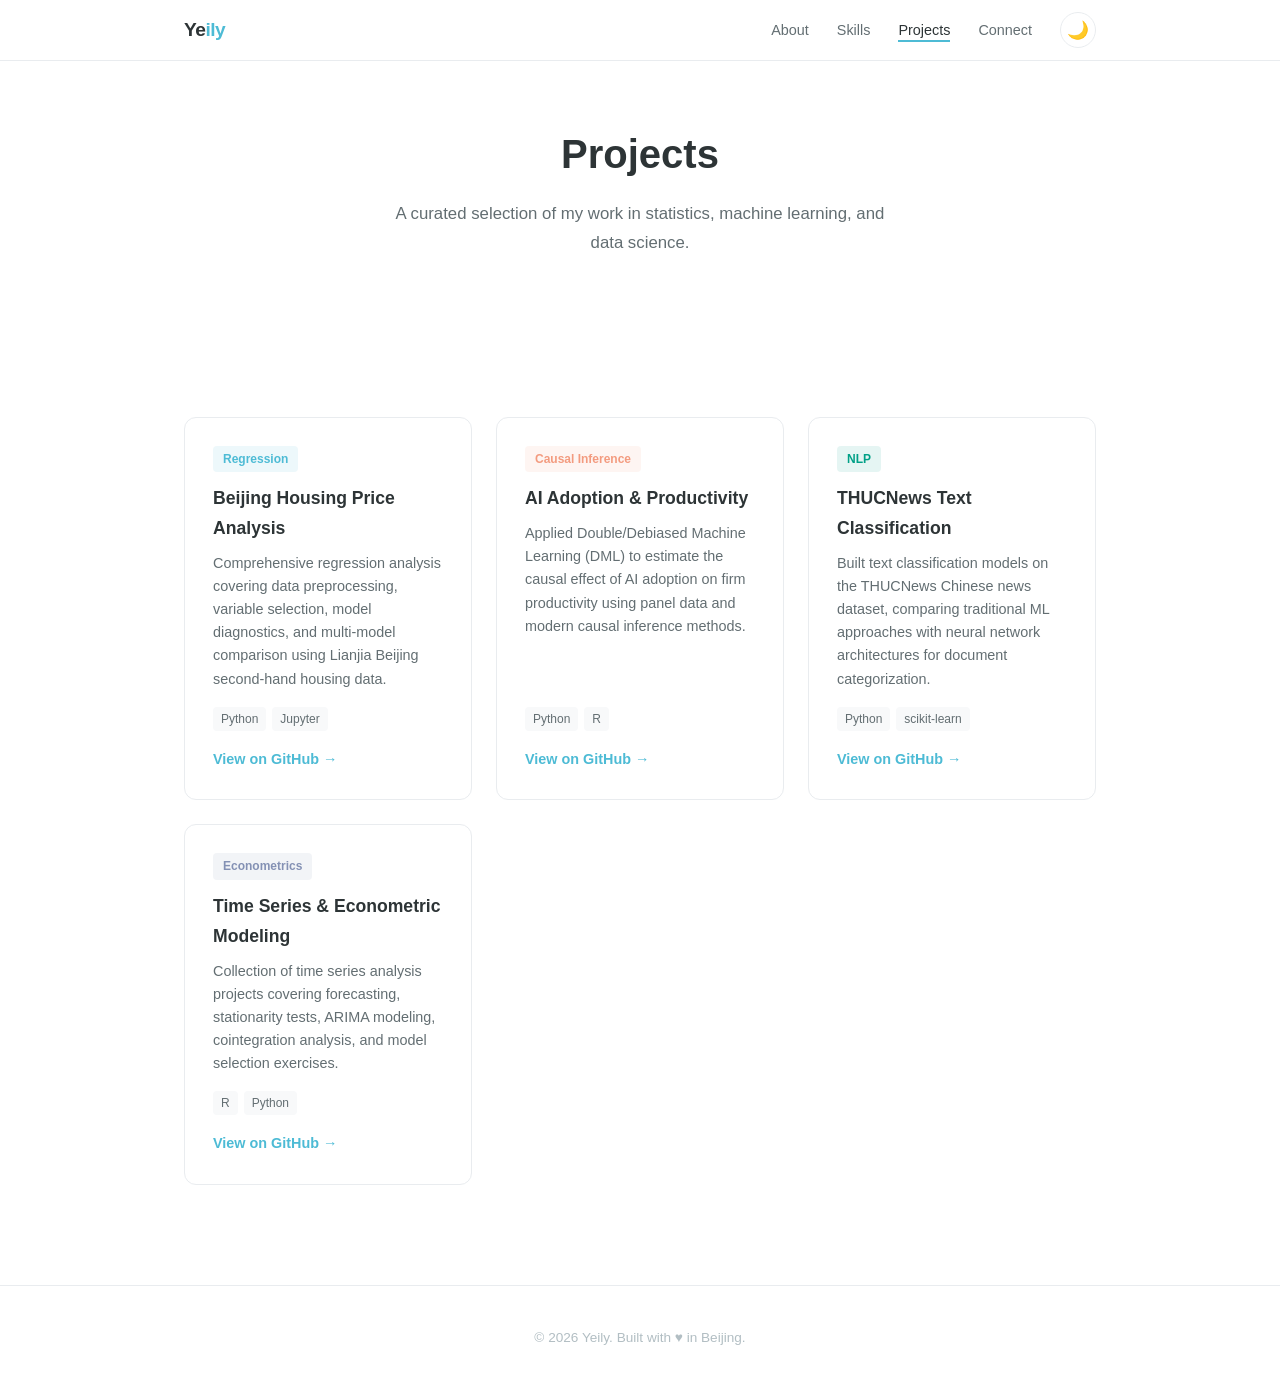
==== projects/index.html @ c82ceb23 "Initial personal website with academic blue-orange theme" ====
<!DOCTYPE html>
<html lang="en" data-theme="light">
<head>
  <meta charset="UTF-8">
  <meta name="viewport" content="width=device-width, initial-scale=1.0">
  <meta name="description" content="Yeily — Project portfolio.">
  <title>Projects | Yeily</title>
  <link rel="stylesheet" href="../assets/css/style.css">
  <link rel="icon" href="data:image/svg+xml,<svg xmlns='http://www.w3.org/2000/svg' viewBox='0 0 100 100'><text y='0.9em' font-size='90'>📊</text></svg>">
</head>
<body>

  <nav>
    <div class="nav-inner">
      <a href="../" class="nav-logo">Ye<span>ily</span></a>
      <ul class="nav-links">
        <li><a href="../#about">About</a></li>
        <li><a href="../#skills">Skills</a></li>
        <li><a href="./" class="active">Projects</a></li>
        <li><a href="../#connect">Connect</a></li>
        <li>
          <button id="theme-toggle" class="theme-toggle" aria-label="Toggle theme">
            <span>🌙</span>
          </button>
        </li>
      </ul>
    </div>
  </nav>

  <section class="page-header">
    <div class="container">
      <h1>Projects</h1>
      <p>A curated selection of my work in statistics, machine learning, and data science.</p>
    </div>
  </section>

  <section class="section">
    <div class="container">
      <div class="projects-grid">

        <div class="project-card fade-in">
          <span class="project-card-tag" style="background: rgba(77,187,213,0.1); color: #4DBBD5;">Regression</span>
          <h3>Beijing Housing Price Analysis</h3>
          <p>Comprehensive regression analysis covering data preprocessing, variable selection, model diagnostics, and multi-model comparison using Lianjia Beijing second-hand housing data.</p>
          <div class="project-card-langs">
            <span>Python</span>
            <span>Jupyter</span>
          </div>
          <a href="https://github.com/Yei1y/beijing-housing-regression" target="_blank" class="project-card-link">
            View on GitHub &rarr;
          </a>
        </div>

        <div class="project-card fade-in">
          <span class="project-card-tag" style="background: rgba(243,155,127,0.1); color: #F39B7F;">Causal Inference</span>
          <h3>AI Adoption &amp; Productivity</h3>
          <p>Applied Double/Debiased Machine Learning (DML) to estimate the causal effect of AI adoption on firm productivity using panel data and modern causal inference methods.</p>
          <div class="project-card-langs">
            <span>Python</span>
            <span>R</span>
          </div>
          <a href="https://github.com/Yei1y/ai-adoption-productivity-dml" target="_blank" class="project-card-link">
            View on GitHub &rarr;
          </a>
        </div>

        <div class="project-card fade-in">
          <span class="project-card-tag" style="background: rgba(0,160,135,0.1); color: #00A087;">NLP</span>
          <h3>THUCNews Text Classification</h3>
          <p>Built text classification models on the THUCNews Chinese news dataset, comparing traditional ML approaches with neural network architectures for document categorization.</p>
          <div class="project-card-langs">
            <span>Python</span>
            <span>scikit-learn</span>
          </div>
          <a href="https://github.com/Yei1y/THUCNews-NLP" target="_blank" class="project-card-link">
            View on GitHub &rarr;
          </a>
        </div>

        <div class="project-card fade-in">
          <span class="project-card-tag" style="background: rgba(132,145,180,0.1); color: #8491B4;">Econometrics</span>
          <h3>Time Series &amp; Econometric Modeling</h3>
          <p>Collection of time series analysis projects covering forecasting, stationarity tests, ARIMA modeling, cointegration analysis, and model selection exercises.</p>
          <div class="project-card-langs">
            <span>R</span>
            <span>Python</span>
          </div>
          <a href="https://github.com/Yei1y/26tjjm" target="_blank" class="project-card-link">
            View on GitHub &rarr;
          </a>
        </div>

      </div>
    </div>
  </section>

  <footer>
    <div class="container">
      <p>&copy; 2026 Yeily. Built with &hearts; in Beijing.</p>
    </div>
  </footer>

  <script src="../assets/js/main.js"></script>
</body>
</html>
---- assets/css/style.css ----
/* ============================================
   Yeily | Personal Website
   Academic Blue-Orange Theme
   ============================================ */

/* --- CSS Variables (Light Theme) --- */
:root {
  --primary: #4DBBD5;
  --secondary: #F39B7F;
  --accent: #00A087;
  --light-teal: #91D1C2;
  --muted-purple: #8491B4;
  --light-orange: #FCC5A1;

  --bg: #ffffff;
  --bg-alt: #f8f9fa;
  --bg-card: #ffffff;
  --text: #2d3436;
  --text-light: #636e72;
  --text-muted: #b2bec3;
  --border: #e9ecef;
  --shadow: rgba(0, 0, 0, 0.06);
  --shadow-hover: rgba(0, 0, 0, 0.12);

  --radius: 12px;
  --radius-sm: 8px;
  --transition: 0.3s ease;
}

/* --- Dark Theme --- */
[data-theme="dark"] {
  --bg: #0d1117;
  --bg-alt: #161b22;
  --bg-card: #1c2333;
  --text: #e6edf3;
  --text-light: #8b949e;
  --text-muted: #484f58;
  --border: #30363d;
  --shadow: rgba(0, 0, 0, 0.3);
  --shadow-hover: rgba(0, 0, 0, 0.5);
}

/* --- Reset & Base --- */
*, *::before, *::after {
  margin: 0;
  padding: 0;
  box-sizing: border-box;
}

html {
  scroll-behavior: smooth;
  font-size: 16px;
}

body {
  font-family: -apple-system, BlinkMacSystemFont, 'Segoe UI', 'Noto Sans SC', 'PingFang SC', 'Microsoft YaHei', sans-serif;
  background: var(--bg);
  color: var(--text);
  line-height: 1.7;
  transition: background var(--transition), color var(--transition);
  -webkit-font-smoothing: antialiased;
}

a {
  color: var(--primary);
  text-decoration: none;
  transition: color var(--transition);
}

a:hover {
  color: var(--secondary);
}

img {
  max-width: 100%;
  height: auto;
}

/* --- Container --- */
.container {
  max-width: 960px;
  margin: 0 auto;
  padding: 0 24px;
}

/* --- Navigation --- */
nav {
  position: fixed;
  top: 0;
  left: 0;
  right: 0;
  z-index: 1000;
  background: var(--bg);
  border-bottom: 1px solid var(--border);
  backdrop-filter: blur(12px);
  background: rgba(255, 255, 255, 0.85);
  transition: background var(--transition), border-color var(--transition);
}

[data-theme="dark"] nav {
  background: rgba(13, 17, 23, 0.85);
}

.nav-inner {
  max-width: 960px;
  margin: 0 auto;
  padding: 0 24px;
  display: flex;
  align-items: center;
  justify-content: space-between;
  height: 60px;
}

.nav-logo {
  font-size: 1.2rem;
  font-weight: 700;
  color: var(--text);
  letter-spacing: -0.5px;
}

.nav-logo span {
  color: var(--primary);
}

.nav-links {
  display: flex;
  align-items: center;
  gap: 28px;
  list-style: none;
}

.nav-links a {
  font-size: 0.9rem;
  color: var(--text-light);
  font-weight: 500;
  position: relative;
}

.nav-links a::after {
  content: '';
  position: absolute;
  bottom: -4px;
  left: 0;
  width: 0;
  height: 2px;
  background: var(--primary);
  transition: width var(--transition);
}

.nav-links a:hover::after,
.nav-links a.active::after {
  width: 100%;
}

.nav-links a:hover,
.nav-links a.active {
  color: var(--text);
}

/* Theme toggle */
.theme-toggle {
  background: none;
  border: 1px solid var(--border);
  border-radius: 50%;
  width: 36px;
  height: 36px;
  display: flex;
  align-items: center;
  justify-content: center;
  cursor: pointer;
  color: var(--text-light);
  font-size: 1.1rem;
  transition: all var(--transition);
}

.theme-toggle:hover {
  border-color: var(--primary);
  color: var(--primary);
}

/* --- Hero Section --- */
.hero {
  min-height: 100vh;
  display: flex;
  align-items: center;
  padding: 120px 0 80px;
  position: relative;
  overflow: hidden;
}

.hero::before {
  content: '';
  position: absolute;
  top: -50%;
  right: -20%;
  width: 600px;
  height: 600px;
  background: radial-gradient(circle, rgba(77, 187, 213, 0.08) 0%, transparent 70%);
  pointer-events: none;
}

.hero::after {
  content: '';
  position: absolute;
  bottom: -30%;
  left: -10%;
  width: 400px;
  height: 400px;
  background: radial-gradient(circle, rgba(243, 155, 127, 0.06) 0%, transparent 70%);
  pointer-events: none;
}

.hero-content {
  position: relative;
  z-index: 1;
}

.hero-greeting {
  font-size: 1rem;
  color: var(--primary);
  font-weight: 600;
  letter-spacing: 1px;
  text-transform: uppercase;
  margin-bottom: 12px;
}

.hero-name {
  font-size: 3rem;
  font-weight: 800;
  line-height: 1.15;
  margin-bottom: 16px;
  letter-spacing: -1px;
}

.hero-name span {
  color: var(--primary);
}

.hero-title {
  font-size: 1.2rem;
  color: var(--text-light);
  margin-bottom: 24px;
  font-weight: 400;
}

.hero-desc {
  font-size: 1.05rem;
  color: var(--text-light);
  max-width: 600px;
  margin-bottom: 36px;
  line-height: 1.8;
}

.hero-actions {
  display: flex;
  gap: 16px;
  flex-wrap: wrap;
}

.btn {
  display: inline-flex;
  align-items: center;
  gap: 8px;
  padding: 12px 28px;
  border-radius: var(--radius-sm);
  font-size: 0.95rem;
  font-weight: 600;
  cursor: pointer;
  transition: all var(--transition);
  border: none;
}

.btn-primary {
  background: var(--primary);
  color: white;
}

.btn-primary:hover {
  background: #3aa8c2;
  color: white;
  transform: translateY(-2px);
  box-shadow: 0 4px 20px rgba(77, 187, 213, 0.3);
}

.btn-secondary {
  background: transparent;
  color: var(--text);
  border: 2px solid var(--border);
}

.btn-secondary:hover {
  border-color: var(--primary);
  color: var(--primary);
  transform: translateY(-2px);
}

/* --- Section --- */
.section {
  padding: 100px 0;
}

.section-alt {
  background: var(--bg-alt);
}

.section-header {
  text-align: center;
  margin-bottom: 56px;
}

.section-label {
  font-size: 0.85rem;
  color: var(--primary);
  font-weight: 600;
  letter-spacing: 2px;
  text-transform: uppercase;
  margin-bottom: 8px;
}

.section-title {
  font-size: 2rem;
  font-weight: 700;
  color: var(--text);
}

.section-subtitle {
  color: var(--text-light);
  margin-top: 8px;
  font-size: 1rem;
}

/* --- About Section --- */
.about-grid {
  display: grid;
  grid-template-columns: 1fr 1fr;
  gap: 48px;
  align-items: start;
}

.about-text p {
  margin-bottom: 16px;
  color: var(--text-light);
}

.about-text p:last-child {
  margin-bottom: 0;
}

.about-info {
  display: grid;
  grid-template-columns: 1fr 1fr;
  gap: 20px;
}

.info-card {
  background: var(--bg-card);
  border: 1px solid var(--border);
  border-radius: var(--radius);
  padding: 24px;
  transition: all var(--transition);
}

.info-card:hover {
  transform: translateY(-4px);
  box-shadow: 0 8px 30px var(--shadow-hover);
}

.info-card-icon {
  font-size: 1.5rem;
  margin-bottom: 12px;
  display: block;
}

.info-card h4 {
  font-size: 0.9rem;
  font-weight: 600;
  margin-bottom: 4px;
}

.info-card p {
  font-size: 0.85rem;
  color: var(--text-light);
}

/* --- Skills --- */
.skills-grid {
  display: grid;
  grid-template-columns: repeat(auto-fit, minmax(260px, 1fr));
  gap: 24px;
}

.skill-category {
  background: var(--bg-card);
  border: 1px solid var(--border);
  border-radius: var(--radius);
  padding: 28px;
  transition: all var(--transition);
}

.skill-category:hover {
  box-shadow: 0 8px 30px var(--shadow-hover);
  transform: translateY(-2px);
}

.skill-category h3 {
  font-size: 1rem;
  font-weight: 700;
  margin-bottom: 18px;
  display: flex;
  align-items: center;
  gap: 8px;
}

.skill-category h3 .dot {
  width: 10px;
  height: 10px;
  border-radius: 50%;
  display: inline-block;
}

.skill-tags {
  display: flex;
  flex-wrap: wrap;
  gap: 8px;
}

.skill-tag {
  display: inline-block;
  padding: 5px 14px;
  border-radius: 20px;
  font-size: 0.85rem;
  font-weight: 500;
  transition: all var(--transition);
}

.skill-tag:hover {
  transform: translateY(-1px);
}

.skill-tag.blue {
  background: rgba(77, 187, 213, 0.1);
  color: var(--primary);
}

.skill-tag.orange {
  background: rgba(243, 155, 127, 0.1);
  color: var(--secondary);
}

.skill-tag.green {
  background: rgba(0, 160, 135, 0.1);
  color: var(--accent);
}

.skill-tag.purple {
  background: rgba(132, 145, 180, 0.15);
  color: var(--muted-purple);
}

/* --- Projects --- */
.projects-grid {
  display: grid;
  grid-template-columns: repeat(auto-fit, minmax(280px, 1fr));
  gap: 24px;
}

.project-card {
  background: var(--bg-card);
  border: 1px solid var(--border);
  border-radius: var(--radius);
  padding: 28px;
  transition: all var(--transition);
  display: flex;
  flex-direction: column;
}

.project-card:hover {
  transform: translateY(-4px);
  box-shadow: 0 12px 40px var(--shadow-hover);
}

.project-card-tag {
  display: inline-block;
  padding: 3px 10px;
  border-radius: 4px;
  font-size: 0.75rem;
  font-weight: 600;
  background: rgba(77, 187, 213, 0.1);
  color: var(--primary);
  margin-bottom: 12px;
  align-self: flex-start;
}

.project-card h3 {
  font-size: 1.1rem;
  font-weight: 700;
  margin-bottom: 8px;
}

.project-card p {
  font-size: 0.9rem;
  color: var(--text-light);
  flex-grow: 1;
  margin-bottom: 16px;
  line-height: 1.6;
}

.project-card-langs {
  display: flex;
  flex-wrap: wrap;
  gap: 6px;
  margin-bottom: 16px;
}

.project-card-langs span {
  font-size: 0.75rem;
  padding: 2px 8px;
  border-radius: 4px;
  background: var(--bg-alt);
  color: var(--text-light);
}

.project-card-link {
  font-size: 0.9rem;
  font-weight: 600;
  display: inline-flex;
  align-items: center;
  gap: 4px;
}

/* --- Contact / Connect --- */
.connect-grid {
  display: grid;
  grid-template-columns: repeat(auto-fit, minmax(200px, 1fr));
  gap: 20px;
  max-width: 650px;
  margin: 0 auto;
}

.connect-card {
  display: flex;
  flex-direction: column;
  align-items: center;
  justify-content: center;
  gap: 12px;
  padding: 32px 20px;
  background: var(--bg-card);
  border: 1px solid var(--border);
  border-radius: var(--radius);
  text-align: center;
  transition: all var(--transition);
  color: var(--text);
}

.connect-card:hover {
  transform: translateY(-4px);
  box-shadow: 0 8px 30px var(--shadow-hover);
  border-color: var(--primary);
  color: var(--text);
}

.connect-card-icon {
  font-size: 2rem;
}

.connect-card-label {
  font-size: 0.9rem;
  font-weight: 600;
}

.connect-card-value {
  font-size: 0.8rem;
  color: var(--text-light);
}

/* --- Footer --- */
footer {
  text-align: center;
  padding: 40px 0;
  border-top: 1px solid var(--border);
  color: var(--text-muted);
  font-size: 0.85rem;
}

footer a {
  color: var(--text-light);
}

footer a:hover {
  color: var(--primary);
}

/* --- Projects Page --- */
.page-header {
  padding: 120px 0 60px;
  text-align: center;
}

.page-header h1 {
  font-size: 2.5rem;
  font-weight: 800;
  margin-bottom: 12px;
}

.page-header p {
  color: var(--text-light);
  font-size: 1.05rem;
  max-width: 500px;
  margin: 0 auto;
}

/* --- Scroll Animations --- */
.fade-in {
  opacity: 0;
  transform: translateY(20px);
  transition: opacity 0.6s ease, transform 0.6s ease;
}

.fade-in.visible {
  opacity: 1;
  transform: translateY(0);
}

/* --- Responsive --- */
@media (max-width: 768px) {
  .hero-name {
    font-size: 2.2rem;
  }

  .hero-title {
    font-size: 1rem;
  }

  .nav-links {
    gap: 16px;
  }

  .nav-links a {
    font-size: 0.8rem;
  }

  .about-grid {
    grid-template-columns: 1fr;
    gap: 32px;
  }

  .about-info {
    grid-template-columns: 1fr;
  }

  .section {
    padding: 60px 0;
  }

  .section-title {
    font-size: 1.6rem;
  }

  .projects-grid {
    grid-template-columns: 1fr;
  }

  .skills-grid {
    grid-template-columns: 1fr;
  }

  .connect-grid {
    grid-template-columns: 1fr 1fr;
  }
}

@media (max-width: 480px) {
  .hero-name {
    font-size: 1.8rem;
  }

  .hero-actions {
    flex-direction: column;
  }

  .btn {
    justify-content: center;
  }

  .connect-grid {
    grid-template-columns: 1fr;
  }

  .nav-links {
    gap: 12px;
  }

  .nav-links a {
    font-size: 0.75rem;
  }
}
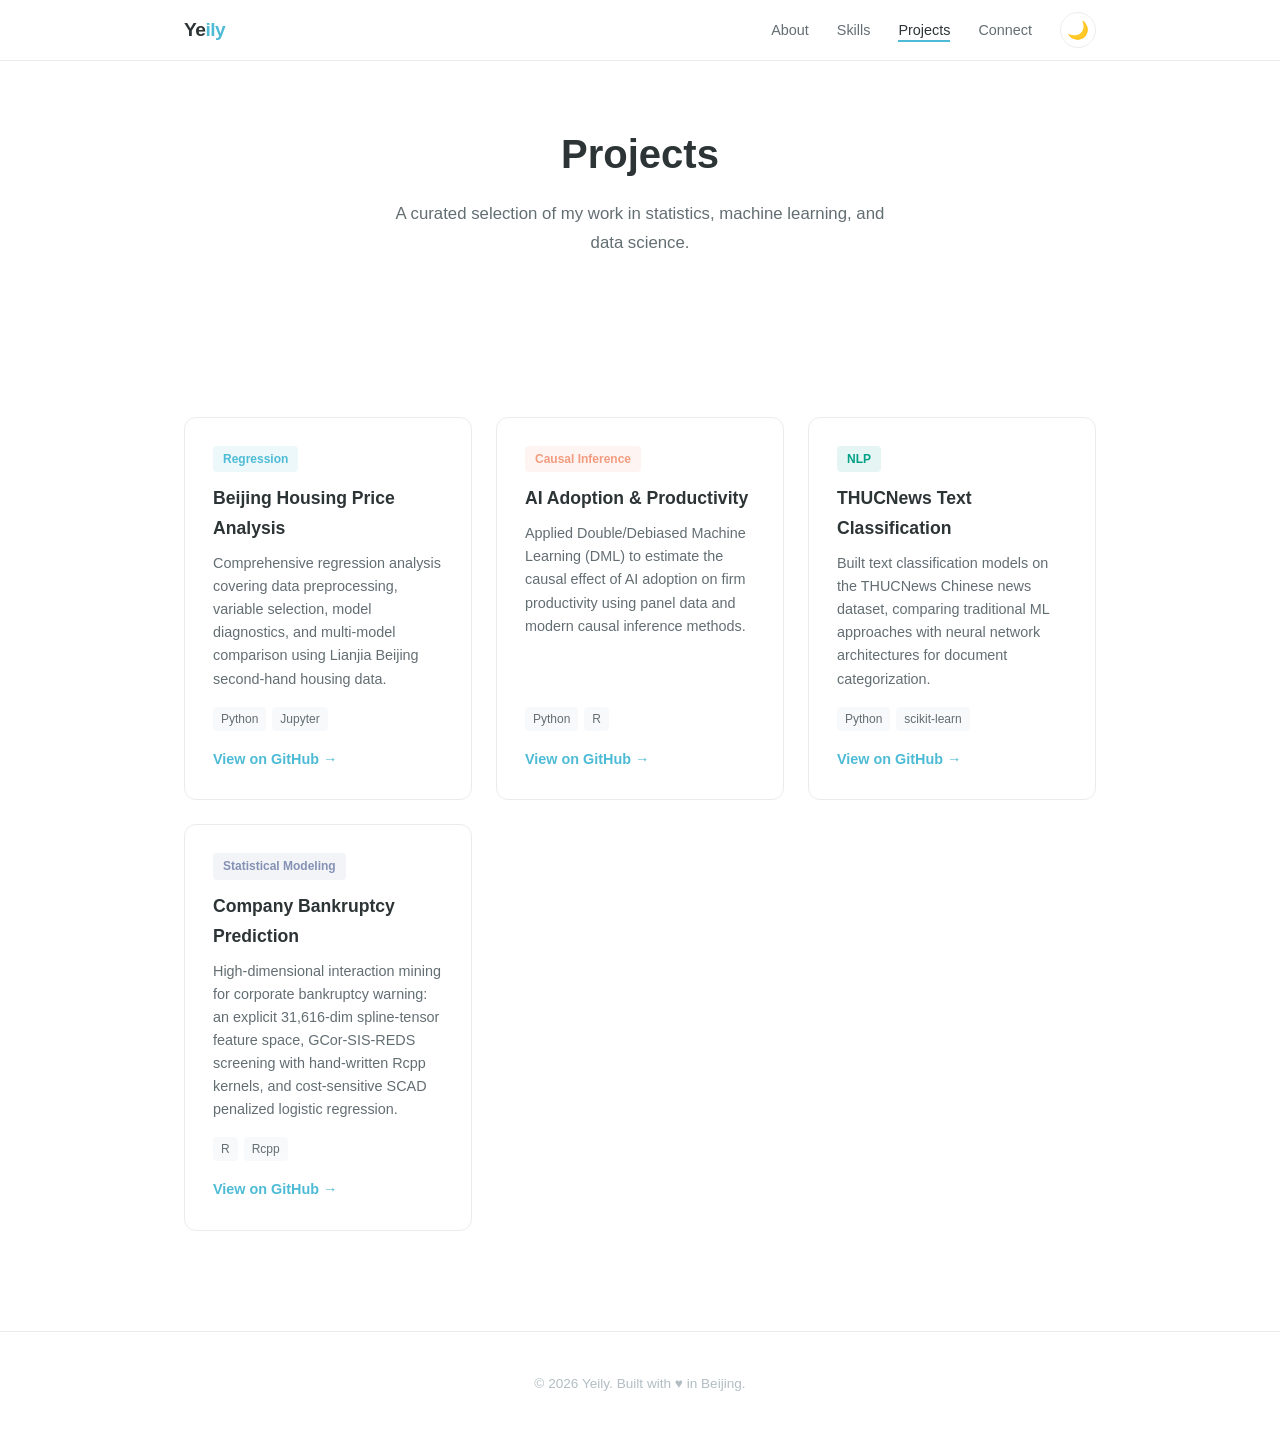
==== commit c822636d: "fix(site): replace stale card linking to 26tjjm with Company Bankruptcy Prediction 第 4 张项目卡片的标题/描述/技" ====
--- a/projects/index.html
+++ b/projects/index.html
@@ -78,14 +78,14 @@
         </div>
 
         <div class="project-card fade-in">
-          <span class="project-card-tag" style="background: rgba(132,145,180,0.1); color: #8491B4;">Econometrics</span>
-          <h3>Time Series &amp; Econometric Modeling</h3>
-          <p>Collection of time series analysis projects covering forecasting, stationarity tests, ARIMA modeling, cointegration analysis, and model selection exercises.</p>
+          <span class="project-card-tag" style="background: rgba(132,145,180,0.1); color: #8491B4;">Statistical Modeling</span>
+          <h3>Company Bankruptcy Prediction</h3>
+          <p>High-dimensional interaction mining for corporate bankruptcy warning: an explicit 31,616-dim spline-tensor feature space, GCor-SIS-REDS screening with hand-written Rcpp kernels, and cost-sensitive SCAD penalized logistic regression.</p>
           <div class="project-card-langs">
             <span>R</span>
-            <span>Python</span>
+            <span>Rcpp</span>
           </div>
-          <a href="https://github.com/Yei1y/26tjjm" target="_blank" class="project-card-link">
+          <a href="https://github.com/Yei1y/Company-Bankruptcy-Prediction" target="_blank" class="project-card-link">
             View on GitHub &rarr;
           </a>
         </div>
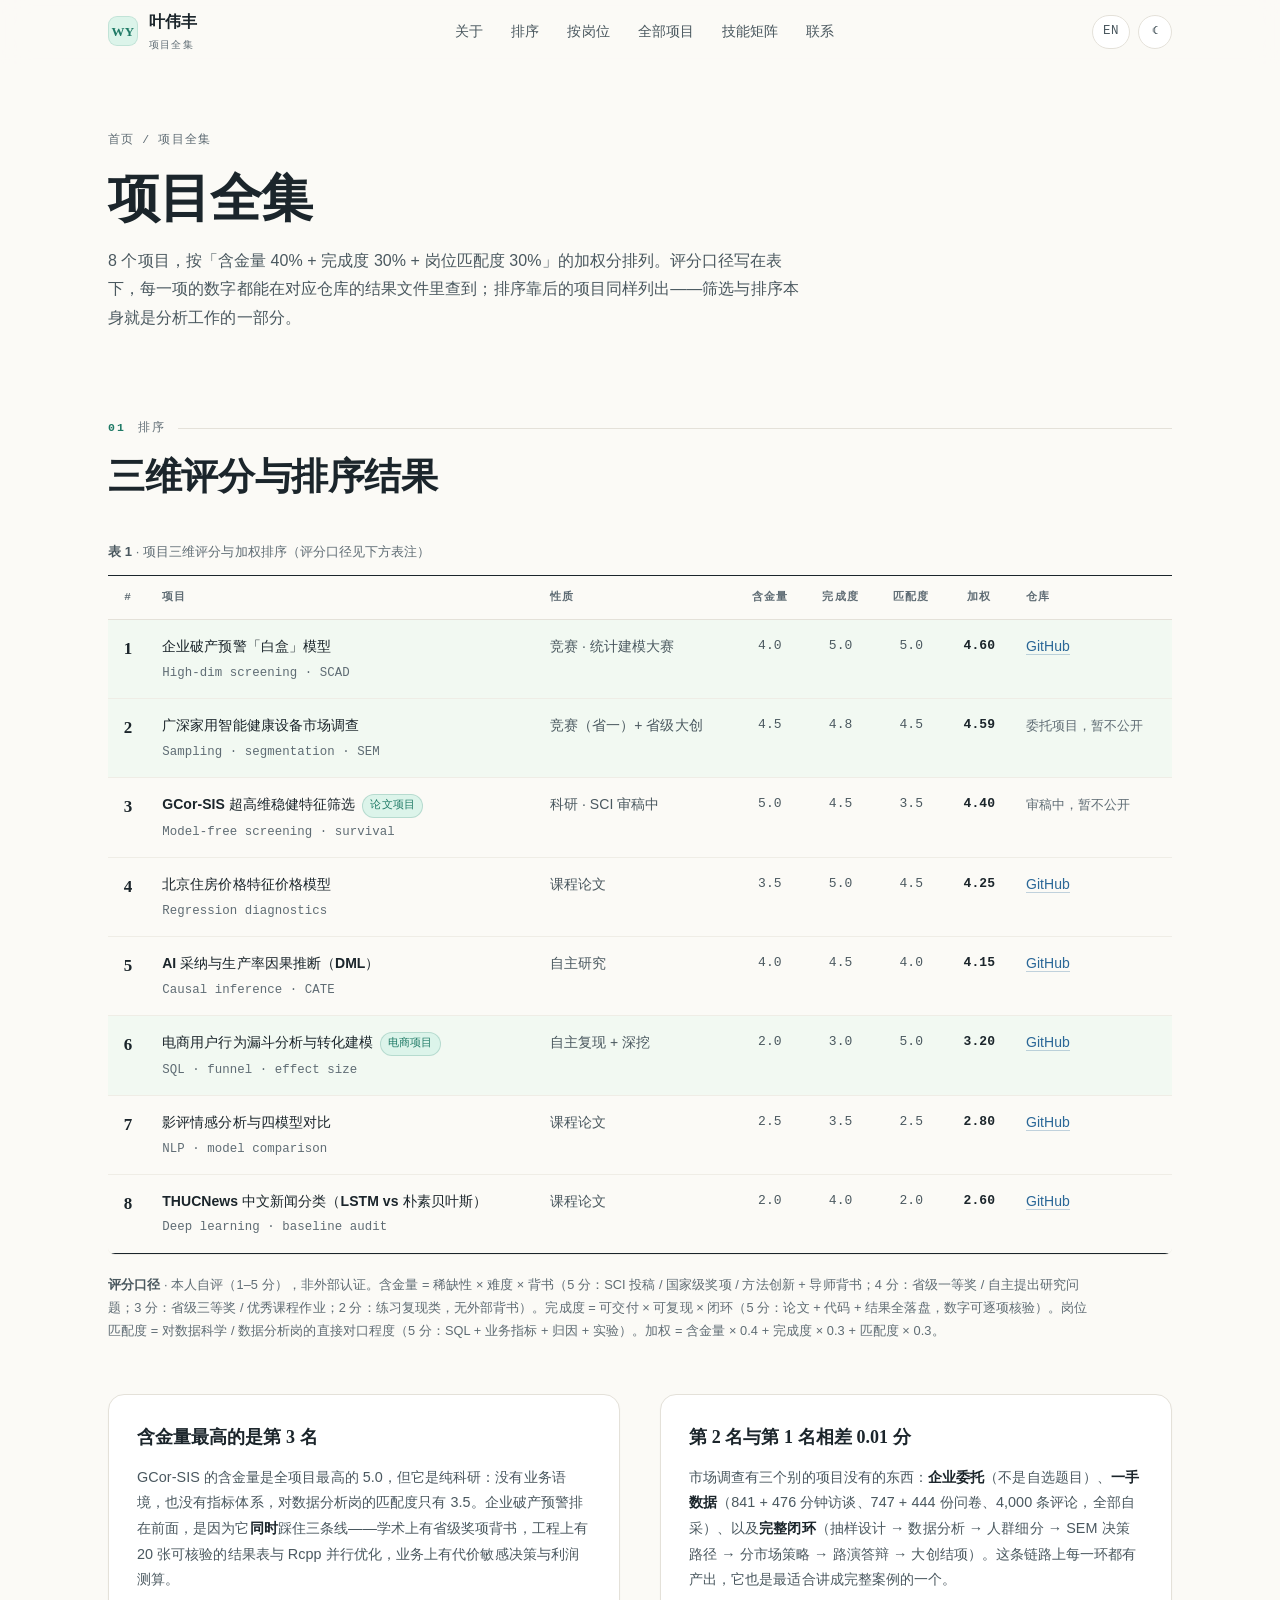
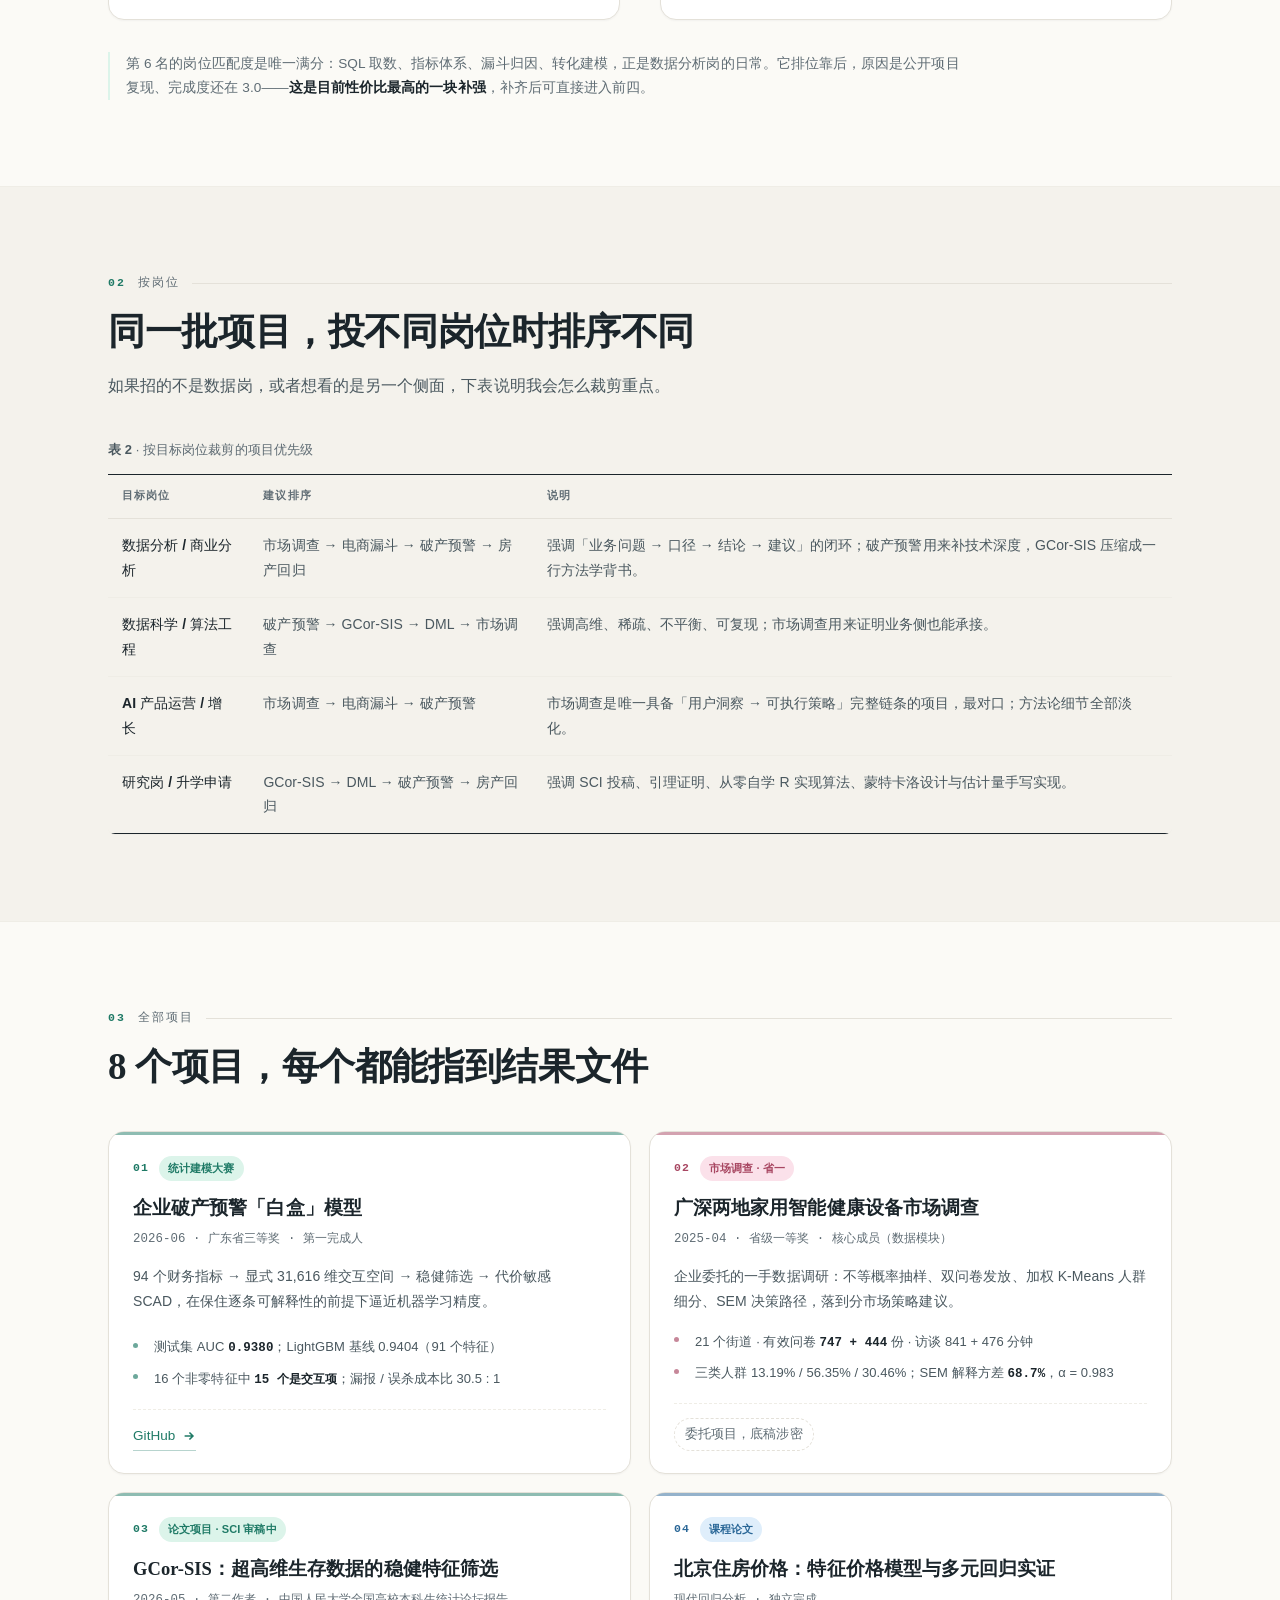
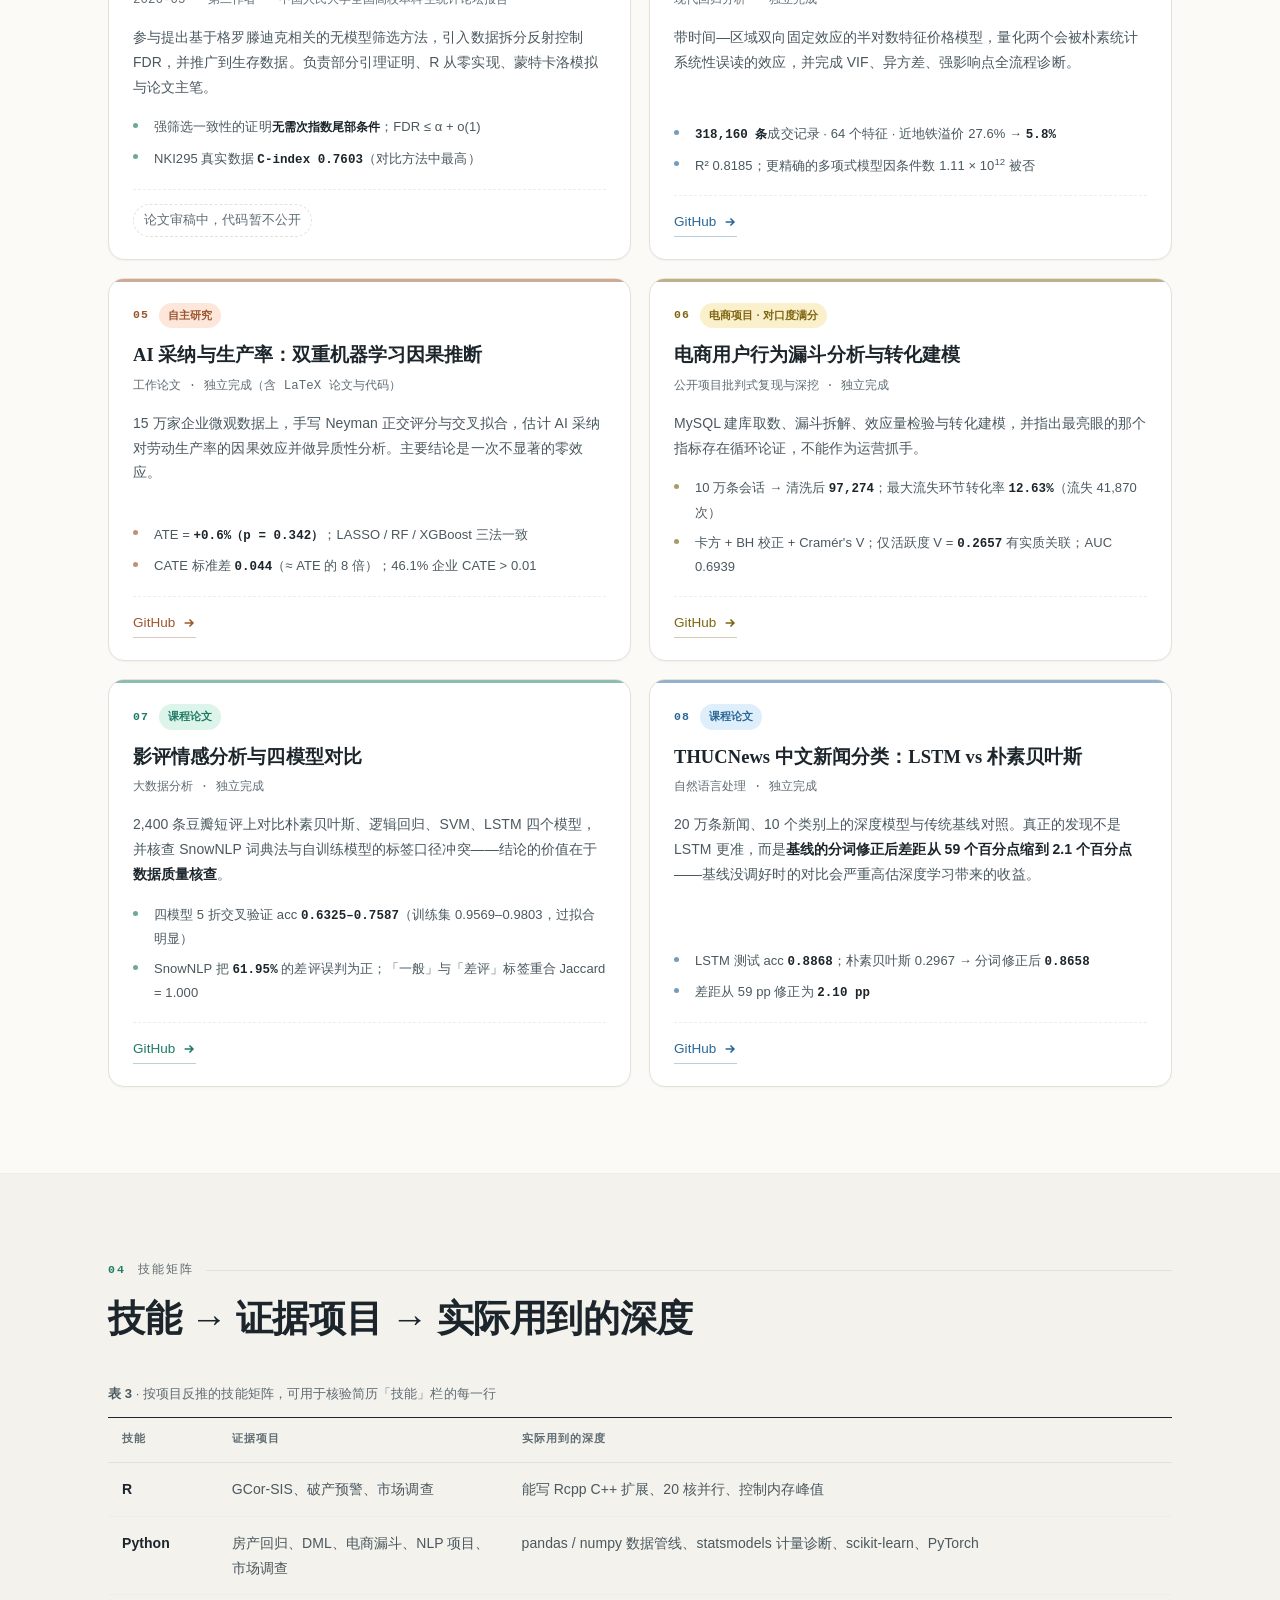
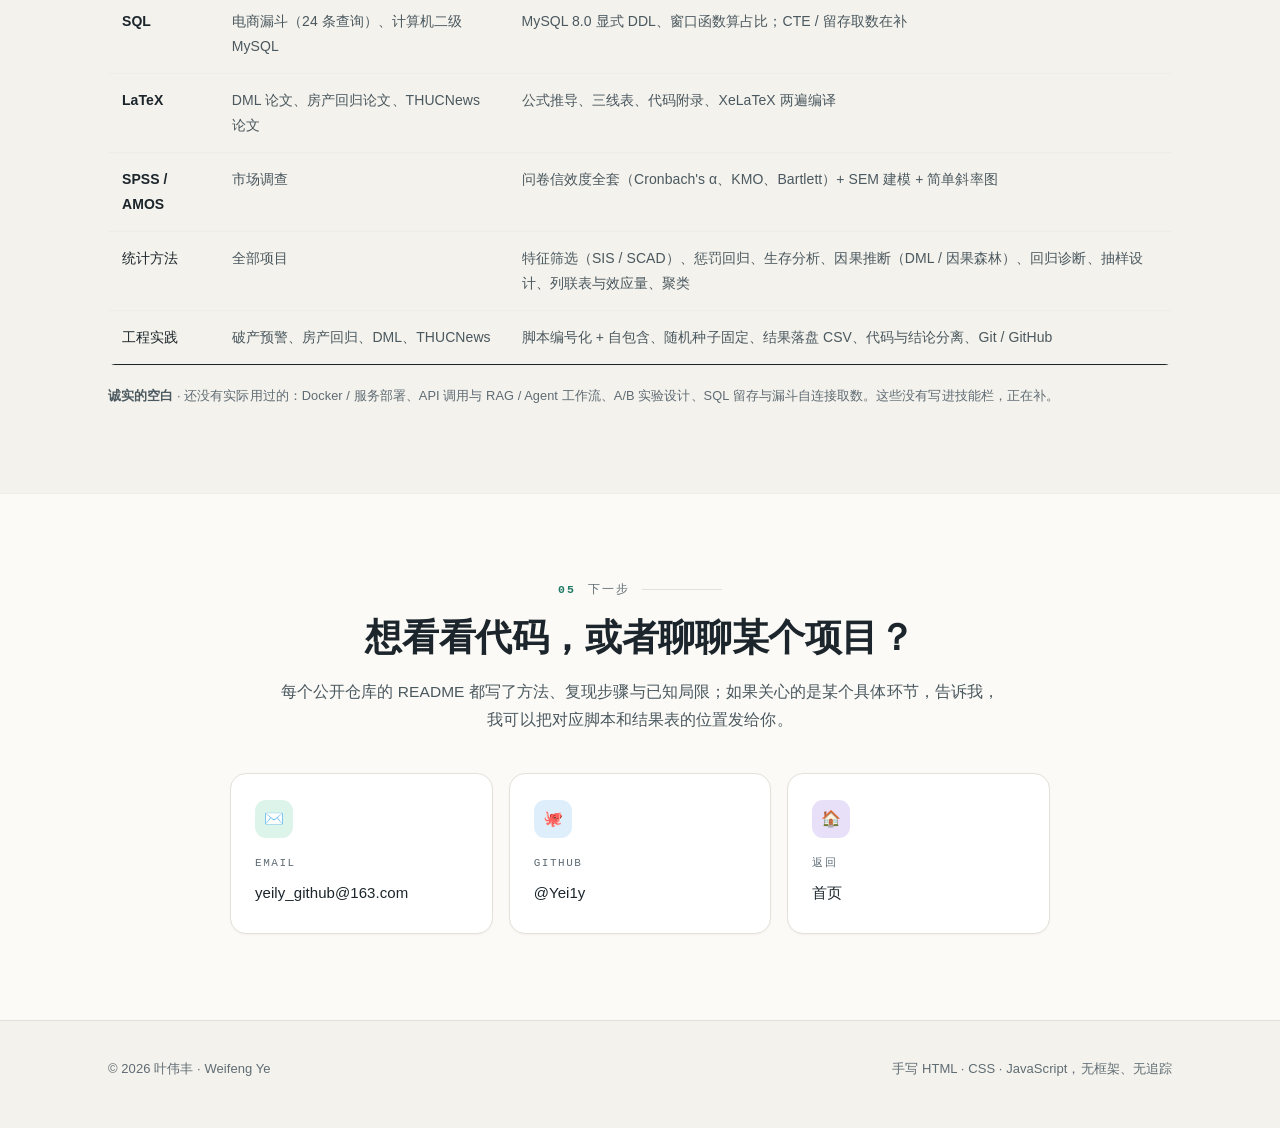
==== commit 93a70781: "copy(site): 面向 HR 与同行的文案重写，配色收敛到单一强调色 首页与项目全集页原来是在给我自己看的工作底稿口径下写的——说明排序权重、 解释为什么某个项目排第几、交代团队分工细节。这些内" ====
--- a/projects/index.html
+++ b/projects/index.html
@@ -1,105 +1,529 @@
 <!DOCTYPE html>
-<html lang="en" data-theme="light">
+<html lang="zh-CN" data-theme="light" data-lang="zh" data-accent="mint">
 <head>
-  <meta charset="UTF-8">
-  <meta name="viewport" content="width=device-width, initial-scale=1.0">
-  <meta name="description" content="Yeily — Project portfolio.">
-  <title>Projects | Yeily</title>
-  <link rel="stylesheet" href="../assets/css/style.css">
-  <link rel="icon" href="data:image/svg+xml,<svg xmlns='http://www.w3.org/2000/svg' viewBox='0 0 100 100'><text y='0.9em' font-size='90'>📊</text></svg>">
+<meta charset="UTF-8">
+<meta name="viewport" content="width=device-width, initial-scale=1.0">
+<meta name="description" content="叶伟丰的项目全集：8 个统计建模、因果推断、市场调查与用户行为分析项目的三维评分表、排序逻辑与按岗位裁剪建议。">
+<meta name="author" content="Weifeng Ye 叶伟丰">
+<meta name="theme-color" content="#FBFAF6">
+<title>项目全集 · Selected Work | 叶伟丰 Weifeng Ye</title>
+<link rel="stylesheet" href="../assets/css/style.css">
+<noscript><style>.reveal{opacity:1!important;transform:none!important}</style></noscript>
+<link rel="icon" href="data:image/svg+xml,<svg xmlns='http://www.w3.org/2000/svg' viewBox='0 0 100 100'><rect width='100' height='100' rx='26' fill='%23DCF4EA'/><text x='50' y='68' font-size='46' font-family='Georgia,serif' font-weight='bold' fill='%231F7A66' text-anchor='middle'>WY</text></svg>">
+<script>
+  (function () {
+    try {
+      var t = localStorage.getItem('wy-theme');
+      if (!t) t = window.matchMedia('(prefers-color-scheme: dark)').matches ? 'dark' : 'light';
+      document.documentElement.setAttribute('data-theme', t);
+      var l = localStorage.getItem('wy-lang');
+      if (l) document.documentElement.setAttribute('data-lang', l);
+    } catch (e) {}
+  })();
+</script>
 </head>
 <body>
 
-  <nav>
-    <div class="nav-inner">
-      <a href="../" class="nav-logo">Ye<span>ily</span></a>
-      <ul class="nav-links">
-        <li><a href="../#about">About</a></li>
-        <li><a href="../#skills">Skills</a></li>
-        <li><a href="./" class="active">Projects</a></li>
-        <li><a href="../#connect">Connect</a></li>
-        <li>
-          <button id="theme-toggle" class="theme-toggle" aria-label="Toggle theme">
-            <span>🌙</span>
-          </button>
-        </li>
-      </ul>
-    </div>
-  </nav>
-
-  <section class="page-header">
-    <div class="container">
-      <h1>Projects</h1>
-      <p>A curated selection of my work in statistics, machine learning, and data science.</p>
-    </div>
-  </section>
-
-  <section class="section">
-    <div class="container">
-      <div class="projects-grid">
-
-        <div class="project-card fade-in">
-          <span class="project-card-tag" style="background: rgba(77,187,213,0.1); color: #4DBBD5;">Regression</span>
-          <h3>Beijing Housing Price Analysis</h3>
-          <p>Comprehensive regression analysis covering data preprocessing, variable selection, model diagnostics, and multi-model comparison using Lianjia Beijing second-hand housing data.</p>
-          <div class="project-card-langs">
-            <span>Python</span>
-            <span>Jupyter</span>
-          </div>
-          <a href="https://github.com/Yei1y/beijing-housing-regression" target="_blank" class="project-card-link">
-            View on GitHub &rarr;
-          </a>
-        </div>
-
-        <div class="project-card fade-in">
-          <span class="project-card-tag" style="background: rgba(243,155,127,0.1); color: #F39B7F;">Causal Inference</span>
-          <h3>AI Adoption &amp; Productivity</h3>
-          <p>Applied Double/Debiased Machine Learning (DML) to estimate the causal effect of AI adoption on firm productivity using panel data and modern causal inference methods.</p>
-          <div class="project-card-langs">
-            <span>Python</span>
-            <span>R</span>
-          </div>
-          <a href="https://github.com/Yei1y/ai-adoption-productivity-dml" target="_blank" class="project-card-link">
-            View on GitHub &rarr;
-          </a>
-        </div>
-
-        <div class="project-card fade-in">
-          <span class="project-card-tag" style="background: rgba(0,160,135,0.1); color: #00A087;">NLP</span>
-          <h3>THUCNews Text Classification</h3>
-          <p>Built text classification models on the THUCNews Chinese news dataset, comparing traditional ML approaches with neural network architectures for document categorization.</p>
-          <div class="project-card-langs">
-            <span>Python</span>
-            <span>scikit-learn</span>
-          </div>
-          <a href="https://github.com/Yei1y/THUCNews-NLP" target="_blank" class="project-card-link">
-            View on GitHub &rarr;
-          </a>
-        </div>
-
-        <div class="project-card fade-in">
-          <span class="project-card-tag" style="background: rgba(132,145,180,0.1); color: #8491B4;">Statistical Modeling</span>
-          <h3>Company Bankruptcy Prediction</h3>
-          <p>High-dimensional interaction mining for corporate bankruptcy warning: an explicit 31,616-dim spline-tensor feature space, GCor-SIS-REDS screening with hand-written Rcpp kernels, and cost-sensitive SCAD penalized logistic regression.</p>
-          <div class="project-card-langs">
-            <span>R</span>
-            <span>Rcpp</span>
-          </div>
-          <a href="https://github.com/Yei1y/Company-Bankruptcy-Prediction" target="_blank" class="project-card-link">
-            View on GitHub &rarr;
-          </a>
-        </div>
-
+<div class="progress" id="progress" aria-hidden="true"></div>
+
+<nav class="nav" id="nav">
+  <div class="wrap nav-inner">
+    <a class="brand" href="../">
+      <span class="brand-mark">WY</span>
+      <span class="brand-name">
+        <span class="zh">叶伟丰</span><span class="en">Weifeng Ye</span>
+        <small><span class="zh">项目全集</span><span class="en">Selected work</span></small>
+      </span>
+    </a>
+
+    <ul class="nav-links" id="navLinks">
+      <li><a href="../#about"><span class="zh">关于</span><span class="en">About</span></a></li>
+      <li><a href="#ranking"><span class="zh">排序</span><span class="en">Ranking</span></a></li>
+      <li><a href="#roles"><span class="zh">按岗位</span><span class="en">By role</span></a></li>
+      <li><a href="#all"><span class="zh">全部项目</span><span class="en">All projects</span></a></li>
+      <li><a href="#matrix"><span class="zh">技能矩阵</span><span class="en">Skill matrix</span></a></li>
+      <li><a href="../#contact"><span class="zh">联系</span><span class="en">Contact</span></a></li>
+    </ul>
+
+    <div class="nav-tools">
+      <button class="tool" id="langBtn" type="button" aria-label="Switch language">
+        <span class="zh">EN</span><span class="en">中文</span>
+      </button>
+      <button class="tool" id="themeBtn" type="button" aria-label="Switch colour theme">
+        <span id="themeIcon">☾</span>
+      </button>
+      <button class="tool nav-burger" id="burger" type="button" aria-label="Menu" aria-expanded="false">
+        <span>☰</span>
+      </button>
+    </div>
+  </div>
+</nav>
+
+<header class="page-head">
+  <div class="wrap">
+    <p class="crumb"><a href="../"><span class="zh">首页</span><span class="en">Home</span></a> / <span class="zh">项目全集</span><span class="en">Selected work</span></p>
+    <h1><span class="zh">项目全集</span><span class="en">Selected work</span></h1>
+    <p class="lead">
+      <span class="zh">8 个项目，按「含金量 40% + 完成度 30% + 岗位匹配度 30%」的加权分排列。评分口径写在表下，每一项的数字都能在对应仓库的结果文件里查到；排序靠后的项目同样列出——筛选与排序本身就是分析工作的一部分。</span>
+      <span class="en">Eight projects, ordered by a weighted score (substance 40% + completeness 30% + role fit 30%). The rubric sits below the table, every figure traces to a results file in its repo, and the lower-ranked projects are listed too — screening and ranking are part of the analytical work.</span>
+    </p>
+  </div>
+</header>
+
+<!-- ======================= Ranking table ======================= -->
+<section class="section" id="ranking">
+  <div class="wrap">
+    <div class="head reveal">
+      <p class="head-label"><b>01</b><span class="zh">排序</span><span class="en">Ranking</span></p>
+      <h2><span class="zh">三维评分与排序结果</span><span class="en">Three-dimension scoring and final order</span></h2>
+    </div>
+
+    <div class="figure reveal">
+      <div class="table-scroll">
+        <table class="booktabs">
+          <caption>
+            <b><span class="zh">表 1</span><span class="en">Table 1</span></b> ·
+            <span class="zh">项目三维评分与加权排序（评分口径见下方表注）</span>
+            <span class="en">Three-dimension scoring and weighted ranking of all eight projects (rubric in the table note below)</span>
+          </caption>
+          <thead>
+            <tr>
+              <th style="text-align:center">#</th>
+              <th><span class="zh">项目</span><span class="en">Project</span></th>
+              <th><span class="zh">性质</span><span class="en">Type</span></th>
+              <th style="text-align:center"><span class="zh">含金量</span><span class="en">Substance</span></th>
+              <th style="text-align:center"><span class="zh">完成度</span><span class="en">Complete</span></th>
+              <th style="text-align:center"><span class="zh">匹配度</span><span class="en">Role fit</span></th>
+              <th style="text-align:center"><span class="zh">加权</span><span class="en">Weighted</span></th>
+              <th><span class="zh">仓库</span><span class="en">Repo</span></th>
+            </tr>
+          </thead>
+          <tbody>
+            <tr class="strong-row">
+              <td class="rk">1</td>
+              <td class="name"><span class="zh">企业破产预警「白盒」模型</span><span class="en">White-box bankruptcy warning model</span><small>High-dim screening · SCAD</small></td>
+              <td><span class="zh">竞赛 · 统计建模大赛</span><span class="en">Competition</span></td>
+              <td class="num">4.0</td><td class="num">5.0</td><td class="num">5.0</td>
+              <td class="num wl">4.60</td>
+              <td><a href="https://github.com/Yei1y/Company-Bankruptcy-Prediction" target="_blank" rel="noopener">GitHub</a></td>
+            </tr>
+            <tr class="strong-row">
+              <td class="rk">2</td>
+              <td class="name"><span class="zh">广深家用智能健康设备市场调查</span><span class="en">Home smart-health devices market survey</span><small>Sampling · segmentation · SEM</small></td>
+              <td><span class="zh">竞赛（省一）+ 省级大创</span><span class="en">Competition + innovation project</span></td>
+              <td class="num">4.5</td><td class="num">4.8</td><td class="num">4.5</td>
+              <td class="num wl">4.59</td>
+              <td><span class="tbl-off"><span class="zh">委托项目，暂不公开</span><span class="en">Client work — private</span></span></td>
+            </tr>
+            <tr>
+              <td class="rk">3</td>
+              <td class="name"><span class="zh">GCor-SIS 超高维稳健特征筛选<small class="name-flag">论文项目</small></span><span class="en">GCor-SIS robust screening<small class="name-flag">paper</small></span><small>Model-free screening · survival</small></td>
+              <td><span class="zh">科研 · SCI 审稿中</span><span class="en">Research · under review</span></td>
+              <td class="num">5.0</td><td class="num">4.5</td><td class="num">3.5</td>
+              <td class="num wl">4.40</td>
+              <td><span class="tbl-off"><span class="zh">审稿中，暂不公开</span><span class="en">Withheld</span></span></td>
+            </tr>
+            <tr>
+              <td class="rk">4</td>
+              <td class="name"><span class="zh">北京住房价格特征价格模型</span><span class="en">Beijing housing hedonic model</span><small>Regression diagnostics</small></td>
+              <td><span class="zh">课程论文</span><span class="en">Course paper</span></td>
+              <td class="num">3.5</td><td class="num">5.0</td><td class="num">4.5</td>
+              <td class="num wl">4.25</td>
+              <td><a href="https://github.com/Yei1y/beijing-housing-regression" target="_blank" rel="noopener">GitHub</a></td>
+            </tr>
+            <tr>
+              <td class="rk">5</td>
+              <td class="name"><span class="zh">AI 采纳与生产率因果推断（DML）</span><span class="en">AI adoption &amp; productivity (DML)</span><small>Causal inference · CATE</small></td>
+              <td><span class="zh">自主研究</span><span class="en">Independent research</span></td>
+              <td class="num">4.0</td><td class="num">4.5</td><td class="num">4.0</td>
+              <td class="num wl">4.15</td>
+              <td><a href="https://github.com/Yei1y/ai-adoption-productivity-dml" target="_blank" rel="noopener">GitHub</a></td>
+            </tr>
+            <tr class="strong-row">
+              <td class="rk">6</td>
+              <td class="name"><span class="zh">电商用户行为漏斗分析与转化建模<small class="name-flag">电商项目</small></span><span class="en">E-commerce funnel analysis<small class="name-flag">e-commerce</small></span><small>SQL · funnel · effect size</small></td>
+              <td><span class="zh">自主复现 + 深挖</span><span class="en">Reproduction + extension</span></td>
+              <td class="num">2.0</td><td class="num">3.0</td><td class="num">5.0</td>
+              <td class="num wl">3.20</td>
+              <td><a href="https://github.com/Yei1y/user-behavior-funnel-analysis" target="_blank" rel="noopener">GitHub</a></td>
+            </tr>
+            <tr>
+              <td class="rk">7</td>
+              <td class="name"><span class="zh">影评情感分析与四模型对比</span><span class="en">Sentiment analysis: four-model comparison</span><small>NLP · model comparison</small></td>
+              <td><span class="zh">课程论文</span><span class="en">Course paper</span></td>
+              <td class="num">2.5</td><td class="num">3.5</td><td class="num">2.5</td>
+              <td class="num wl">2.80</td>
+              <td><a href="https://github.com/Yei1y/movies_comments_comparement" target="_blank" rel="noopener">GitHub</a></td>
+            </tr>
+            <tr>
+              <td class="rk">8</td>
+              <td class="name"><span class="zh">THUCNews 中文新闻分类（LSTM vs 朴素贝叶斯）</span><span class="en">THUCNews classification (LSTM vs NB)</span><small>Deep learning · baseline audit</small></td>
+              <td><span class="zh">课程论文</span><span class="en">Course paper</span></td>
+              <td class="num">2.0</td><td class="num">4.0</td><td class="num">2.0</td>
+              <td class="num wl">2.60</td>
+              <td><a href="https://github.com/Yei1y/THUCNews-NLP" target="_blank" rel="noopener">GitHub</a></td>
+            </tr>
+          </tbody>
+        </table>
       </div>
-    </div>
-  </section>
-
-  <footer>
-    <div class="container">
-      <p>&copy; 2026 Yeily. Built with &hearts; in Beijing.</p>
-    </div>
-  </footer>
-
-  <script src="../assets/js/main.js"></script>
+
+      <p class="table-note">
+        <b><span class="zh">评分口径</span><span class="en">Scoring rubric</span></b> ·
+        <span class="zh">本人自评（1–5 分），非外部认证。含金量 = 稀缺性 × 难度 × 背书（5 分：SCI 投稿 / 国家级奖项 / 方法创新 + 导师背书；4 分：省级一等奖 / 自主提出研究问题；3 分：省级三等奖 / 优秀课程作业；2 分：练习复现类，无外部背书）。完成度 = 可交付 × 可复现 × 闭环（5 分：论文 + 代码 + 结果全落盘，数字可逐项核验）。岗位匹配度 = 对数据科学 / 数据分析岗的直接对口程度（5 分：SQL + 业务指标 + 归因 + 实验）。加权 = 含金量 × 0.4 + 完成度 × 0.3 + 匹配度 × 0.3。</span>
+        <span class="en">All scores are my own self-assessment (1–5), not external accreditation. Substance = scarcity × difficulty × endorsement (5: SCI submission / national award / methodological novelty with supervisor backing; 4: provincial 1st prize / self-posed research question; 3: provincial 3rd prize / strong coursework; 2: reproduction with no external endorsement). Completeness = deliverable × reproducibility × closure (5: paper + code + every result persisted and checkable). Role fit = directness of match to a data science / analytics role (5: SQL + business metrics + attribution + experimentation). Weighted = substance × 0.4 + completeness × 0.3 + role fit × 0.3.</span>
+      </p>
+    </div>
+
+    <div class="split" style="margin-top:52px">
+      <div class="panel reveal">
+        <h3><span class="zh">含金量最高的是第 3 名</span><span class="en">The highest-substance project ranks third</span></h3>
+        <p>
+          <span class="zh">GCor-SIS 的含金量是全项目最高的 5.0，但它是纯科研：没有业务语境，也没有指标体系，对数据分析岗的匹配度只有 3.5。企业破产预警排在前面，是因为它<b>同时</b>踩住三条线——学术上有省级奖项背书，工程上有 20 张可核验的结果表与 Rcpp 并行优化，业务上有代价敏感决策与利润测算。</span>
+          <span class="en">GCor-SIS scores the highest substance (5.0), but it is pure research: no business context, no metric system, and only 3.5 on role fit. The bankruptcy model ranks first because it hits all three lines at once — a provincial award for substance, 20 checkable result tables plus Rcpp parallelism for engineering, and cost-sensitive decisions with profit projections for business.</span>
+        </p>
+      </div>
+
+      <div class="panel reveal">
+        <h3><span class="zh">第 2 名与第 1 名相差 0.01 分</span><span class="en">No. 2 trails No. 1 by 0.01</span></h3>
+        <p>
+          <span class="zh">市场调查有三个别的项目没有的东西：<b>企业委托</b>（不是自选题目）、<b>一手数据</b>（841 + 476 分钟访谈、747 + 444 份问卷、4,000 条评论，全部自采）、以及<b>完整闭环</b>（抽样设计 → 数据分析 → 人群细分 → SEM 决策路径 → 分市场策略 → 路演答辩 → 大创结项）。这条链路上每一环都有产出，它也是最适合讲成完整案例的一个。</span>
+          <span class="en">The market survey has three things the others lack: a <b>client commission</b> (not a self-chosen topic), <b>first-hand data</b> (841 + 476 minutes of interviews, 747 + 444 questionnaires, 4,000 reviews — all self-collected), and a <b>complete loop</b> (sampling design → analysis → segmentation → SEM decision path → market-specific strategy → pitch → project completion). Every link in that chain produced an artefact, which makes it the easiest project to tell as a full case study.</span>
+        </p>
+      </div>
+    </div>
+
+    <p class="note reveal">
+      <span class="zh">第 6 名的岗位匹配度是唯一满分：SQL 取数、指标体系、漏斗归因、转化建模，正是数据分析岗的日常。它排位靠后，原因是公开项目复现、完成度还在 3.0——<b>这是目前性价比最高的一块补强</b>，补齐后可直接进入前四。</span>
+      <span class="en">No. 6 holds the only perfect role-fit score: SQL querying, metric definitions, funnel attribution and conversion modelling are exactly an analyst's day job. It sits low because it reproduces a public project and its completeness is still 3.0 — <b>the cheapest gap to close right now</b>, and closing it moves the project into the top four.</span>
+    </p>
+  </div>
+</section>
+
+<!-- ======================= By role ======================= -->
+<section class="section section--band" id="roles">
+  <div class="wrap">
+    <div class="head reveal">
+      <p class="head-label"><b>02</b><span class="zh">按岗位</span><span class="en">By role</span></p>
+      <h2><span class="zh">同一批项目，投不同岗位时排序不同</span><span class="en">The same projects, re-ordered by target role</span></h2>
+      <p>
+        <span class="zh">如果招的不是数据岗，或者想看的是另一个侧面，下表说明我会怎么裁剪重点。</span>
+        <span class="en">If you are hiring for something other than a data role, or want a different angle, this table shows how I would re-cut the emphasis.</span>
+      </p>
+    </div>
+
+    <div class="figure reveal">
+      <div class="table-scroll">
+        <table class="booktabs">
+          <caption>
+            <b><span class="zh">表 2</span><span class="en">Table 2</span></b> ·
+            <span class="zh">按目标岗位裁剪的项目优先级</span>
+            <span class="en">Project priority by target role</span>
+          </caption>
+          <thead>
+            <tr>
+              <th><span class="zh">目标岗位</span><span class="en">Target role</span></th>
+              <th><span class="zh">建议排序</span><span class="en">Priority order</span></th>
+              <th><span class="zh">说明</span><span class="en">What it shows</span></th>
+            </tr>
+          </thead>
+          <tbody>
+            <tr>
+              <td class="name"><span class="zh">数据分析 / 商业分析</span><span class="en">Data / business analytics</span></td>
+              <td><span class="zh">市场调查 → 电商漏斗 → 破产预警 → 房产回归</span><span class="en">Market survey → funnel → bankruptcy → housing</span></td>
+              <td><span class="zh">强调「业务问题 → 口径 → 结论 → 建议」的闭环；破产预警用来补技术深度，GCor-SIS 压缩成一行方法学背书。</span><span class="en">The business-question → definition → conclusion → recommendation loop; the bankruptcy model adds technical depth and GCor-SIS shrinks to a one-line methodological credential.</span></td>
+            </tr>
+            <tr>
+              <td class="name"><span class="zh">数据科学 / 算法工程</span><span class="en">Data science / ML engineering</span></td>
+              <td><span class="zh">破产预警 → GCor-SIS → DML → 市场调查</span><span class="en">Bankruptcy → GCor-SIS → DML → market survey</span></td>
+              <td><span class="zh">强调高维、稀疏、不平衡、可复现；市场调查用来证明业务侧也能承接。</span><span class="en">High-dimensionality, sparsity, imbalance and reproducibility; the market survey shows the business side is covered too.</span></td>
+            </tr>
+            <tr>
+              <td class="name"><span class="zh">AI 产品运营 / 增长</span><span class="en">AI product ops / growth</span></td>
+              <td><span class="zh">市场调查 → 电商漏斗 → 破产预警</span><span class="en">Market survey → funnel → bankruptcy</span></td>
+              <td><span class="zh">市场调查是唯一具备「用户洞察 → 可执行策略」完整链条的项目，最对口；方法论细节全部淡化。</span><span class="en">The market survey is the only project with a full insight-to-action chain; methodological detail is dialled right down.</span></td>
+            </tr>
+            <tr>
+              <td class="name"><span class="zh">研究岗 / 升学申请</span><span class="en">Research / graduate applications</span></td>
+              <td><span class="zh">GCor-SIS → DML → 破产预警 → 房产回归</span><span class="en">GCor-SIS → DML → bankruptcy → housing</span></td>
+              <td><span class="zh">强调 SCI 投稿、引理证明、从零自学 R 实现算法、蒙特卡洛设计与估计量手写实现。</span><span class="en">SCI submission, lemma proofs, a self-taught R implementation, Monte Carlo design and hand-written estimators.</span></td>
+            </tr>
+          </tbody>
+        </table>
+      </div>
+    </div>
+  </div>
+</section>
+
+<!-- ======================= All projects ======================= -->
+<section class="section" id="all">
+  <div class="wrap">
+    <div class="head reveal">
+      <p class="head-label"><b>03</b><span class="zh">全部项目</span><span class="en">All projects</span></p>
+      <h2><span class="zh">8 个项目，每个都能指到结果文件</span><span class="en">Eight projects, each traceable to its results</span></h2>
+    </div>
+
+    <div class="cards">
+
+      <!-- 1 -->
+      <article class="card reveal" data-accent="mint">
+        <div class="card-top"><span class="card-rk">01</span><span class="card-kind"><span class="zh">统计建模大赛</span><span class="en">Competition</span></span></div>
+        <h3><span class="zh">企业破产预警「白盒」模型</span><span class="en">White-box corporate bankruptcy warning model</span></h3>
+        <p class="cs">2026-06 · <span class="zh">广东省三等奖 · 第一完成人</span><span class="en">3rd Prize, Guangdong · lead author</span></p>
+        <p class="body">
+          <span class="zh">94 个财务指标 → 显式 31,616 维交互空间 → 稳健筛选 → 代价敏感 SCAD，在保住逐条可解释性的前提下逼近机器学习精度。</span>
+          <span class="en">94 financial ratios → an explicit 31,616-dim interaction space → robust screening → cost-sensitive SCAD: near machine-learning accuracy while every feature stays interpretable.</span>
+        </p>
+        <ul class="kpis">
+          <li><span class="zh">测试集 AUC <b>0.9380</b>；LightGBM 基线 0.9404（91 个特征）</span><span class="en">Test AUC <b>0.9380</b> vs 0.9404 for a 91-feature LightGBM baseline</span></li>
+          <li><span class="zh">16 个非零特征中 <b>15 个是交互项</b>；漏报 / 误杀成本比 30.5 : 1</span><span class="en"><b>15 of 16</b> surviving features are interactions; miss / false-alarm cost ratio 30.5 : 1</span></li>
+        </ul>
+        <div class="card-foot">
+          <a class="link-out" href="https://github.com/Yei1y/Company-Bankruptcy-Prediction" target="_blank" rel="noopener">GitHub <svg viewBox="0 0 16 16" fill="none" stroke="currentColor" stroke-width="1.8" aria-hidden="true"><path d="M3 8h9M8.5 4l4 4-4 4"/></svg></a>
+        </div>
+      </article>
+
+      <!-- 2 -->
+      <article class="card reveal" data-accent="pink">
+        <div class="card-top"><span class="card-rk">02</span><span class="card-kind"><span class="zh">市场调查 · 省一</span><span class="en">Market research</span></span></div>
+        <h3><span class="zh">广深两地家用智能健康设备市场调查</span><span class="en">Home smart-health devices in Guangzhou &amp; Shenzhen</span></h3>
+        <p class="cs">2025-04 · <span class="zh">省级一等奖 · 核心成员（数据模块）</span><span class="en">1st Prize, Guangdong · core member (data)</span></p>
+        <p class="body">
+          <span class="zh">企业委托的一手数据调研：不等概率抽样、双问卷发放、加权 K-Means 人群细分、SEM 决策路径，落到分市场策略建议。</span>
+          <span class="en">A client-commissioned survey on first-hand data: unequal-probability sampling, two questionnaire waves, weighted K-Means segmentation, an SEM decision path — down to market-specific recommendations.</span>
+        </p>
+        <ul class="kpis">
+          <li><span class="zh">21 个街道 · 有效问卷 <b>747 + 444</b> 份 · 访谈 841 + 476 分钟</span><span class="en">21 subdistricts · <b>747 + 444</b> valid questionnaires · 841 + 476 interview minutes</span></li>
+          <li><span class="zh">三类人群 13.19% / 56.35% / 30.46%；SEM 解释方差 <b>68.7%</b>，α = 0.983</span><span class="en">Three segments 13.19% / 56.35% / 30.46%; SEM explained <b>68.7%</b>, α = 0.983</span></li>
+        </ul>
+        <div class="card-foot">
+          <span class="link-off"><span class="zh">委托项目，底稿涉密</span><span class="en">Client work — private</span></span>
+        </div>
+      </article>
+
+      <!-- 3 -->
+      <article class="card reveal" data-accent="mint">
+        <div class="card-top"><span class="card-rk">03</span><span class="card-kind"><span class="zh">论文项目 · SCI 审稿中</span><span class="en">Paper · under review</span></span></div>
+        <h3><span class="zh">GCor-SIS：超高维生存数据的稳健特征筛选</span><span class="en">GCor-SIS: robust screening for ultrahigh-dimensional survival data</span></h3>
+        <p class="cs">2026-05 · <span class="zh">第二作者 · 中国人民大学全国高校本科生统计论坛报告</span><span class="en">Second author · presented at Renmin University</span></p>
+        <p class="body">
+          <span class="zh">参与提出基于格罗滕迪克相关的无模型筛选方法，引入数据拆分反射控制 FDR，并推广到生存数据。负责部分引理证明、R 从零实现、蒙特卡洛模拟与论文主笔。</span>
+          <span class="en">A model-free screener built on Grothendieck's correlation with a data-splitting reflection for FDR control, extended to survival data. I proved part of the key lemmas, implemented it in R from scratch, ran the Monte Carlo study and wrote the paper.</span>
+        </p>
+        <ul class="kpis">
+          <li><span class="zh">强筛选一致性的证明<b>无需次指数尾部条件</b>；FDR ≤ α + o(1)</span><span class="en">Consistency proved <b>without sub-exponential tail conditions</b>; FDR ≤ α + o(1)</span></li>
+          <li><span class="zh">NKI295 真实数据 <b>C-index 0.7603</b>（对比方法中最高）</span><span class="en">On NKI295, <b>C-index 0.7603</b> — highest among competitors</span></li>
+        </ul>
+        <div class="card-foot">
+          <span class="link-off"><span class="zh">论文审稿中，代码暂不公开</span><span class="en">Code withheld pending review</span></span>
+        </div>
+      </article>
+
+      <!-- 4 -->
+      <article class="card reveal" data-accent="sky">
+        <div class="card-top"><span class="card-rk">04</span><span class="card-kind"><span class="zh">课程论文</span><span class="en">Course paper</span></span></div>
+        <h3><span class="zh">北京住房价格：特征价格模型与多元回归实证</span><span class="en">Beijing housing prices: a hedonic model</span></h3>
+        <p class="cs"><span class="zh">现代回归分析 · 独立完成</span><span class="en">Modern Regression Analysis · sole author</span></p>
+        <p class="body">
+          <span class="zh">带时间—区域双向固定效应的半对数特征价格模型，量化两个会被朴素统计系统性误读的效应，并完成 VIF、异方差、强影响点全流程诊断。</span>
+          <span class="en">A semi-log hedonic model with two-way fixed effects, quantifying two effects that naive statistics systematically misread, with full VIF, heteroscedasticity and influence diagnostics.</span>
+        </p>
+        <ul class="kpis">
+          <li><span class="zh"><b>318,160 条</b>成交记录 · 64 个特征 · 近地铁溢价 27.6% → <b>5.8%</b></span><span class="en"><b>318,160</b> transactions · 64 features · subway premium 27.6% → <b>5.8%</b></span></li>
+          <li><span class="zh">R² 0.8185；更精确的多项式模型因条件数 1.11 × 10<sup>12</sup> 被否</span><span class="en">R² 0.8185; a more accurate polynomial model rejected at a condition number of 1.11 × 10<sup>12</sup></span></li>
+        </ul>
+        <div class="card-foot">
+          <a class="link-out" href="https://github.com/Yei1y/beijing-housing-regression" target="_blank" rel="noopener">GitHub <svg viewBox="0 0 16 16" fill="none" stroke="currentColor" stroke-width="1.8" aria-hidden="true"><path d="M3 8h9M8.5 4l4 4-4 4"/></svg></a>
+        </div>
+      </article>
+
+      <!-- 5 -->
+      <article class="card reveal" data-accent="peach">
+        <div class="card-top"><span class="card-rk">05</span><span class="card-kind"><span class="zh">自主研究</span><span class="en">Independent</span></span></div>
+        <h3><span class="zh">AI 采纳与生产率：双重机器学习因果推断</span><span class="en">AI adoption &amp; productivity: double/debiased ML</span></h3>
+        <p class="cs"><span class="zh">工作论文 · 独立完成（含 LaTeX 论文与代码）</span><span class="en">Working paper · sole author (LaTeX + code)</span></p>
+        <p class="body">
+          <span class="zh">15 万家企业微观数据上，手写 Neyman 正交评分与交叉拟合，估计 AI 采纳对劳动生产率的因果效应并做异质性分析。主要结论是一次不显著的零效应。</span>
+          <span class="en">On 150,000 firms, a hand-written Neyman-orthogonal score with cross-fitting estimates the causal effect of AI adoption on productivity, plus heterogeneity analysis. The headline result is an insignificant null.</span>
+        </p>
+        <ul class="kpis">
+          <li><span class="zh">ATE = <b>+0.6%（p = 0.342）</b>；LASSO / RF / XGBoost 三法一致</span><span class="en">ATE = <b>+0.6% (p = 0.342)</b>; consistent across LASSO / RF / XGBoost</span></li>
+          <li><span class="zh">CATE 标准差 <b>0.044</b>（≈ ATE 的 8 倍）；46.1% 企业 CATE &gt; 0.01</span><span class="en">CATE sd <b>0.044</b> (≈ 8× the ATE); 46.1% of firms have CATE &gt; 0.01</span></li>
+        </ul>
+        <div class="card-foot">
+          <a class="link-out" href="https://github.com/Yei1y/ai-adoption-productivity-dml" target="_blank" rel="noopener">GitHub <svg viewBox="0 0 16 16" fill="none" stroke="currentColor" stroke-width="1.8" aria-hidden="true"><path d="M3 8h9M8.5 4l4 4-4 4"/></svg></a>
+        </div>
+      </article>
+
+      <!-- 6 -->
+      <article class="card reveal" data-accent="lemon">
+        <div class="card-top"><span class="card-rk">06</span><span class="card-kind"><span class="zh">电商项目 · 对口度满分</span><span class="en">E-commerce · best role fit</span></span></div>
+        <h3><span class="zh">电商用户行为漏斗分析与转化建模</span><span class="en">E-commerce funnel analysis and conversion modelling</span></h3>
+        <p class="cs"><span class="zh">公开项目批判式复现与深挖 · 独立完成</span><span class="en">Critical reproduction and extension · sole author</span></p>
+        <p class="body">
+          <span class="zh">MySQL 建库取数、漏斗拆解、效应量检验与转化建模，并指出最亮眼的那个指标存在循环论证，不能作为运营抓手。</span>
+          <span class="en">MySQL ingestion and querying, funnel decomposition, effect-size testing and conversion modelling — then flagging that the most striking indicator is circular and cannot be used as a lever.</span>
+        </p>
+        <ul class="kpis">
+          <li><span class="zh">10 万条会话 → 清洗后 <b>97,274</b>；最大流失环节转化率 <b>12.63%</b>（流失 41,870 次）</span><span class="en">100k sessions → <b>97,274</b>; the bottleneck step converts at <b>12.63%</b> (41,870 lost)</span></li>
+          <li><span class="zh">卡方 + BH 校正 + Cramér's V；仅活跃度 V = <b>0.2657</b> 有实质关联；AUC 0.6939</span><span class="en">Chi-square + BH + Cramér's V; only engagement (V = <b>0.2657</b>) carries real association; AUC 0.6939</span></li>
+        </ul>
+        <div class="card-foot">
+          <a class="link-out" href="https://github.com/Yei1y/user-behavior-funnel-analysis" target="_blank" rel="noopener">GitHub <svg viewBox="0 0 16 16" fill="none" stroke="currentColor" stroke-width="1.8" aria-hidden="true"><path d="M3 8h9M8.5 4l4 4-4 4"/></svg></a>
+        </div>
+      </article>
+
+      <!-- 7 -->
+      <article class="card reveal" data-accent="mint">
+        <div class="card-top"><span class="card-rk">07</span><span class="card-kind"><span class="zh">课程论文</span><span class="en">Course paper</span></span></div>
+        <h3><span class="zh">影评情感分析与四模型对比</span><span class="en">Film-review sentiment analysis: four models compared</span></h3>
+        <p class="cs"><span class="zh">大数据分析 · 独立完成</span><span class="en">Big-data analysis · sole author</span></p>
+        <p class="body">
+          <span class="zh">2,400 条豆瓣短评上对比朴素贝叶斯、逻辑回归、SVM、LSTM 四个模型，并核查 SnowNLP 词典法与自训练模型的标签口径冲突——结论的价值在于<b>数据质量核查</b>。</span>
+          <span class="en">Four models (naive Bayes, logistic regression, SVM, LSTM) compared on 2,400 Douban reviews, plus an audit of the label mismatch between SnowNLP's lexicon method and the trained models — its value lies in <b>data-quality vigilance</b>.</span>
+        </p>
+        <ul class="kpis">
+          <li><span class="zh">四模型 5 折交叉验证 acc <b>0.6325–0.7587</b>（训练集 0.9569–0.9803，过拟合明显）</span><span class="en">5-fold CV accuracy <b>0.6325–0.7587</b> (training 0.9569–0.9803 — clear overfitting)</span></li>
+          <li><span class="zh">SnowNLP 把 <b>61.95%</b> 的差评误判为正；「一般」与「差评」标签重合 Jaccard = 1.000</span><span class="en">SnowNLP mislabels <b>61.95%</b> of negative reviews; the “average” and “negative” labels overlap with Jaccard = 1.000</span></li>
+        </ul>
+        <div class="card-foot">
+          <a class="link-out" href="https://github.com/Yei1y/movies_comments_comparement" target="_blank" rel="noopener">GitHub <svg viewBox="0 0 16 16" fill="none" stroke="currentColor" stroke-width="1.8" aria-hidden="true"><path d="M3 8h9M8.5 4l4 4-4 4"/></svg></a>
+        </div>
+      </article>
+
+      <!-- 8 -->
+      <article class="card reveal" data-accent="sky">
+        <div class="card-top"><span class="card-rk">08</span><span class="card-kind"><span class="zh">课程论文</span><span class="en">Course paper</span></span></div>
+        <h3><span class="zh">THUCNews 中文新闻分类：LSTM vs 朴素贝叶斯</span><span class="en">THUCNews classification: LSTM vs naive Bayes</span></h3>
+        <p class="cs"><span class="zh">自然语言处理 · 独立完成</span><span class="en">NLP · sole author</span></p>
+        <p class="body">
+          <span class="zh">20 万条新闻、10 个类别上的深度模型与传统基线对照。真正的发现不是 LSTM 更准，而是<b>基线的分词修正后差距从 59 个百分点缩到 2.1 个百分点</b>——基线没调好时的对比会严重高估深度学习带来的收益。</span>
+          <span class="en">A deep model against a classical baseline on 200,000 news articles across 10 classes. The real finding is not that LSTM wins, but that <b>fixing the baseline's tokenisation shrank the gap from 59 to 2.1 percentage points</b> — an untuned baseline badly overstates the benefit of deep learning.</span>
+        </p>
+        <ul class="kpis">
+          <li><span class="zh">LSTM 测试 acc <b>0.8868</b>；朴素贝叶斯 0.2967 → 分词修正后 <b>0.8658</b></span><span class="en">LSTM test acc <b>0.8868</b>; naive Bayes 0.2967 → <b>0.8658</b> after fixing tokenisation</span></li>
+          <li><span class="zh">差距从 59 pp 修正为 <b>2.10 pp</b></span><span class="en">Gap corrected from 59 pp to <b>2.10 pp</b></span></li>
+        </ul>
+        <div class="card-foot">
+          <a class="link-out" href="https://github.com/Yei1y/THUCNews-NLP" target="_blank" rel="noopener">GitHub <svg viewBox="0 0 16 16" fill="none" stroke="currentColor" stroke-width="1.8" aria-hidden="true"><path d="M3 8h9M8.5 4l4 4-4 4"/></svg></a>
+        </div>
+      </article>
+
+    </div>
+  </div>
+</section>
+
+<!-- ======================= Skill matrix ======================= -->
+<section class="section section--band" id="matrix">
+  <div class="wrap">
+    <div class="head reveal">
+      <p class="head-label"><b>04</b><span class="zh">技能矩阵</span><span class="en">Skill matrix</span></p>
+      <h2><span class="zh">技能 → 证据项目 → 实际用到的深度</span><span class="en">Skill → evidence project → depth actually used</span></h2>
+    </div>
+
+    <div class="figure reveal">
+      <div class="table-scroll">
+        <table class="booktabs">
+          <caption>
+            <b><span class="zh">表 3</span><span class="en">Table 3</span></b> ·
+            <span class="zh">按项目反推的技能矩阵，可用于核验简历「技能」栏的每一行</span>
+            <span class="en">A skill matrix reverse-engineered from the projects, so every line of a CV can be checked</span>
+          </caption>
+          <thead>
+            <tr>
+              <th><span class="zh">技能</span><span class="en">Skill</span></th>
+              <th><span class="zh">证据项目</span><span class="en">Evidence</span></th>
+              <th><span class="zh">实际用到的深度</span><span class="en">Depth actually used</span></th>
+            </tr>
+          </thead>
+          <tbody>
+            <tr>
+              <td class="name">R</td>
+              <td><span class="zh">GCor-SIS、破产预警、市场调查</span><span class="en">GCor-SIS, bankruptcy, market survey</span></td>
+              <td><span class="zh">能写 Rcpp C++ 扩展、20 核并行、控制内存峰值</span><span class="en">Rcpp C++ extensions, 20-core parallelism, memory-peak control</span></td>
+            </tr>
+            <tr>
+              <td class="name">Python</td>
+              <td><span class="zh">房产回归、DML、电商漏斗、NLP 项目、市场调查</span><span class="en">Housing, DML, funnel, NLP, market survey</span></td>
+              <td><span class="zh">pandas / numpy 数据管线、statsmodels 计量诊断、scikit-learn、PyTorch</span><span class="en">pandas / numpy pipelines, statsmodels diagnostics, scikit-learn, PyTorch</span></td>
+            </tr>
+            <tr>
+              <td class="name">SQL</td>
+              <td><span class="zh">电商漏斗（24 条查询）、计算机二级 MySQL</span><span class="en">Funnel (24 queries), Level-2 MySQL certificate</span></td>
+              <td><span class="zh">MySQL 8.0 显式 DDL、窗口函数算占比；CTE / 留存取数在补</span><span class="en">MySQL 8.0 explicit DDL, window functions for shares; CTE / retention querying in progress</span></td>
+            </tr>
+            <tr>
+              <td class="name">LaTeX</td>
+              <td><span class="zh">DML 论文、房产回归论文、THUCNews 论文</span><span class="en">DML, housing and THUCNews papers</span></td>
+              <td><span class="zh">公式推导、三线表、代码附录、XeLaTeX 两遍编译</span><span class="en">Derivations, booktabs tables, code appendices, two-pass XeLaTeX builds</span></td>
+            </tr>
+            <tr>
+              <td class="name">SPSS / AMOS</td>
+              <td><span class="zh">市场调查</span><span class="en">Market survey</span></td>
+              <td><span class="zh">问卷信效度全套（Cronbach's α、KMO、Bartlett）+ SEM 建模 + 简单斜率图</span><span class="en">Full reliability/validity battery (α, KMO, Bartlett) + SEM + simple-slope plots</span></td>
+            </tr>
+            <tr>
+              <td class="name"><span class="zh">统计方法</span><span class="en">Statistical methods</span></td>
+              <td><span class="zh">全部项目</span><span class="en">All projects</span></td>
+              <td><span class="zh">特征筛选（SIS / SCAD）、惩罚回归、生存分析、因果推断（DML / 因果森林）、回归诊断、抽样设计、列联表与效应量、聚类</span><span class="en">Screening (SIS / SCAD), penalized regression, survival analysis, causal inference (DML / causal forests), regression diagnostics, sampling design, contingency tables and effect size, clustering</span></td>
+            </tr>
+            <tr>
+              <td class="name"><span class="zh">工程实践</span><span class="en">Engineering practice</span></td>
+              <td><span class="zh">破产预警、房产回归、DML、THUCNews</span><span class="en">Bankruptcy, housing, DML, THUCNews</span></td>
+              <td><span class="zh">脚本编号化 + 自包含、随机种子固定、结果落盘 CSV、代码与结论分离、Git / GitHub</span><span class="en">Numbered self-contained scripts, fixed seeds, results exported to CSV, code separated from conclusions, Git / GitHub</span></td>
+            </tr>
+          </tbody>
+        </table>
+      </div>
+      <p class="table-note">
+        <b><span class="zh">诚实的空白</span><span class="en">Honest gaps</span></b> ·
+        <span class="zh">还没有实际用过的：Docker / 服务部署、API 调用与 RAG / Agent 工作流、A/B 实验设计、SQL 留存与漏斗自连接取数。这些没有写进技能栏，正在补。</span>
+        <span class="en">Not yet used in practice: Docker / deployment, API calls and RAG / agent workflows, A/B experiment design, retention and self-join funnel SQL. None of these appear in my skills section; they are being built.</span>
+      </p>
+    </div>
+  </div>
+</section>
+
+<!-- ======================= CTA ======================= -->
+<section class="section">
+  <div class="wrap">
+    <div class="head head--center reveal">
+      <p class="head-label"><b>05</b><span class="zh">下一步</span><span class="en">Next</span></p>
+      <h2><span class="zh">想看看代码，或者聊聊某个项目？</span><span class="en">Want to read the code, or talk through a project?</span></h2>
+      <p>
+        <span class="zh">每个公开仓库的 README 都写了方法、复现步骤与已知局限；如果关心的是某个具体环节，告诉我，我可以把对应脚本和结果表的位置发给你。</span>
+        <span class="en">Every public repo's README documents the method, reproduction steps and known limitations. If a specific step interests you, tell me and I will point you to the exact script and result table.</span>
+      </p>
+    </div>
+
+    <div class="connect" style="max-width:820px;margin-inline:auto">
+      <a class="reveal" data-accent="mint" href="mailto:yeily_github@163.com">
+        <span class="ico">✉️</span>
+        <span class="lb">Email</span>
+        <span class="vl">yeily_github@163.com</span>
+      </a>
+      <a class="reveal" data-accent="sky" href="https://github.com/Yei1y" target="_blank" rel="noopener">
+        <span class="ico">🐙</span>
+        <span class="lb">GitHub</span>
+        <span class="vl">@Yei1y</span>
+      </a>
+      <a class="reveal" data-accent="lav" href="../">
+        <span class="ico">🏠</span>
+        <span class="lb"><span class="zh">返回</span><span class="en">Back</span></span>
+        <span class="vl"><span class="zh">首页</span><span class="en">Home</span></span>
+      </a>
+    </div>
+  </div>
+</section>
+
+<footer class="footer">
+  <div class="wrap footer-inner">
+    <p>&copy; <span id="year">2026</span> <span class="zh">叶伟丰 · Weifeng Ye</span><span class="en">Weifeng Ye (叶伟丰)</span></p>
+    <p><span class="zh">手写 HTML · CSS · JavaScript，无框架、无追踪</span><span class="en">Hand-written HTML · CSS · JavaScript — no framework, no tracking</span></p>
+  </div>
+</footer>
+
+<button class="to-top" id="toTop" type="button" aria-label="Back to top">↑</button>
+
+<script src="../assets/js/main.js"></script>
 </body>
 </html>
--- a/assets/css/style.css
+++ b/assets/css/style.css
@@ -1,696 +1,1256 @@
-/* ============================================
-   Yeily | Personal Website
-   Academic Blue-Orange Theme
-   ============================================ */
-
-/* --- CSS Variables (Light Theme) --- */
+/* ============================================================================
+   Weifeng Ye · yei1y.github.io
+   "Paper & Data" v3 — a quiet academic reading surface where colour is reserved
+   for data. One accent (mint) runs the interface; the six macaron hues appear
+   only where they encode something: a bar, a coefficient, a funnel step.
+   ----------------------------------------------------------------------------
+   01 Tokens            07 Project entries + evidence figures
+   02 Reset & base      08 Honors
+   03 Layout            09 Contact / footer
+   04 Navigation        10 Projects page (tables & cards)
+   05 Hero              11 Motion · responsive · print
+   06 About / Skills
+   ========================================================================= */
+
+/* ---------------------------------------------------------------- 01 Tokens */
 :root {
-  --primary: #4DBBD5;
-  --secondary: #F39B7F;
-  --accent: #00A087;
-  --light-teal: #91D1C2;
-  --muted-purple: #8491B4;
-  --light-orange: #FCC5A1;
-
-  --bg: #ffffff;
-  --bg-alt: #f8f9fa;
-  --bg-card: #ffffff;
-  --text: #2d3436;
-  --text-light: #636e72;
-  --text-muted: #b2bec3;
-  --border: #e9ecef;
-  --shadow: rgba(0, 0, 0, 0.06);
-  --shadow-hover: rgba(0, 0, 0, 0.12);
-
-  --radius: 12px;
-  --radius-sm: 8px;
-  --transition: 0.3s ease;
-}
-
-/* --- Dark Theme --- */
+  /* --- Data hues: a tint for washes, a deep tone for text and for bars ---
+     Used ONLY by evidence figures and by the few places that label data.   */
+  --tint-mint:   #DCF4EA;
+  --tint-sky:    #DFEEFB;
+  --tint-lav:    #E7E0F8;
+  --tint-pink:   #FBE1EA;
+  --tint-peach:  #FDE7DA;
+  --tint-lemon:  #FAF0CB;
+
+  --deep-mint:   #1F7A66;
+  --deep-sky:    #2A6797;
+  --deep-lav:    #61479B;
+  --deep-pink:   #A84762;
+  --deep-peach:  #9C552E;
+  --deep-lemon:  #7E6410;
+
+  /* --- The single interface accent --- */
+  --acc:      var(--deep-mint);
+  --acc-tint: var(--tint-mint);
+
+  /* --- Paper & ink --- */
+  --paper:     #FBFAF6;
+  --paper-2:   #F4F2EC;
+  --surface:   #FFFFFF;
+  --ink:       #1B252B;
+  --ink-2:     #4A585F;
+  --ink-3:     #5F6C74;   /* third level still clears WCAG AA on all paper tones */
+  --rule:      #E4E1D9;
+  --rule-2:    #EFEDE6;
+
+  --shadow-1: 0 1px 2px rgba(27, 37, 43, .04);
+  --shadow-2: 0 1px 2px rgba(27, 37, 43, .04), 0 8px 24px rgba(27, 37, 43, .06);
+  --shadow-3: 0 2px 6px rgba(27, 37, 43, .05), 0 20px 48px rgba(27, 37, 43, .09);
+
+  /* --- Type --- */
+  --serif: 'Source Han Serif SC', 'Noto Serif SC', 'Songti SC', 'STSong', 'SimSun',
+           'Iowan Old Style', 'Palatino Linotype', Palatino, Georgia,
+           'Times New Roman', serif;
+  --sans:  -apple-system, BlinkMacSystemFont, 'Segoe UI', 'PingFang SC',
+           'Hiragino Sans GB', 'Microsoft YaHei', 'Noto Sans SC', Roboto,
+           Helvetica, Arial, sans-serif;
+  --mono:  ui-monospace, SFMono-Regular, 'SF Mono', Menlo, Consolas,
+           'Liberation Mono', monospace;
+  --num:   'Iowan Old Style', 'Palatino Linotype', Palatino, Georgia,
+           'Times New Roman', 'Songti SC', serif;
+
+  /* --- Geometry --- */
+  --wrap:     1120px;
+  --wrap-txt: 760px;
+  --nav-h:    64px;
+  --r-lg:     16px;
+  --r-md:     11px;
+  --r-sm:     7px;
+  --ease:     cubic-bezier(.22, .61, .36, 1);
+  --t:        .3s var(--ease);
+
+  color-scheme: light;
+}
+
 [data-theme="dark"] {
-  --bg: #0d1117;
-  --bg-alt: #161b22;
-  --bg-card: #1c2333;
-  --text: #e6edf3;
-  --text-light: #8b949e;
-  --text-muted: #484f58;
-  --border: #30363d;
-  --shadow: rgba(0, 0, 0, 0.3);
-  --shadow-hover: rgba(0, 0, 0, 0.5);
-}
-
-/* --- Reset & Base --- */
-*, *::before, *::after {
-  margin: 0;
-  padding: 0;
-  box-sizing: border-box;
-}
+  --tint-mint:   #17322C;
+  --tint-sky:    #172C3D;
+  --tint-lav:    #262244;
+  --tint-pink:   #37202A;
+  --tint-peach:  #35251C;
+  --tint-lemon:  #322C15;
+
+  --deep-mint:   #79D6BC;
+  --deep-sky:    #8CC2EE;
+  --deep-lav:    #B7A3EA;
+  --deep-pink:   #F0A0BB;
+  --deep-peach:  #EEAC85;
+  --deep-lemon:  #E0C465;
+
+  --paper:     #12181D;
+  --paper-2:   #171E24;
+  --surface:   #1A2229;
+  --ink:       #E8EEF2;
+  --ink-2:     #A6B4BD;
+  --ink-3:     #8A98A1;
+  --rule:      #2A343D;
+  --rule-2:    #212A32;
+
+  --shadow-1: 0 1px 2px rgba(0, 0, 0, .3);
+  --shadow-2: 0 1px 2px rgba(0, 0, 0, .3), 0 8px 24px rgba(0, 0, 0, .3);
+  --shadow-3: 0 2px 6px rgba(0, 0, 0, .34), 0 20px 48px rgba(0, 0, 0, .42);
+
+  color-scheme: dark;
+}
+
+/* Data-hue switch: set on a figure, a card or a row to recolour its marks */
+[data-accent="mint"]  { --acc: var(--deep-mint);  --acc-tint: var(--tint-mint); }
+[data-accent="sky"]   { --acc: var(--deep-sky);   --acc-tint: var(--tint-sky); }
+[data-accent="lav"]   { --acc: var(--deep-lav);   --acc-tint: var(--tint-lav); }
+[data-accent="pink"]  { --acc: var(--deep-pink);  --acc-tint: var(--tint-pink); }
+[data-accent="peach"] { --acc: var(--deep-peach); --acc-tint: var(--tint-peach); }
+[data-accent="lemon"] { --acc: var(--deep-lemon); --acc-tint: var(--tint-lemon); }
+
+/* -------------------------------------------------------- 02 Reset & base */
+*, *::before, *::after { margin: 0; padding: 0; box-sizing: border-box; }
 
 html {
   scroll-behavior: smooth;
+  scroll-padding-top: calc(var(--nav-h) + 24px);
+  -webkit-text-size-adjust: 100%;
+}
+
+body {
+  font-family: var(--sans);
   font-size: 16px;
-}
-
-body {
-  font-family: -apple-system, BlinkMacSystemFont, 'Segoe UI', 'Noto Sans SC', 'PingFang SC', 'Microsoft YaHei', sans-serif;
-  background: var(--bg);
-  color: var(--text);
-  line-height: 1.7;
-  transition: background var(--transition), color var(--transition);
+  line-height: 1.78;
+  color: var(--ink);
+  background: var(--paper);
+  letter-spacing: .004em;
   -webkit-font-smoothing: antialiased;
-}
-
-a {
-  color: var(--primary);
-  text-decoration: none;
-  transition: color var(--transition);
-}
-
-a:hover {
-  color: var(--secondary);
-}
-
-img {
-  max-width: 100%;
-  height: auto;
-}
-
-/* --- Container --- */
-.container {
-  max-width: 960px;
-  margin: 0 auto;
-  padding: 0 24px;
-}
-
-/* --- Navigation --- */
-nav {
+  -moz-osx-font-smoothing: grayscale;
+  overflow-x: hidden;
+  transition: background var(--t), color var(--t);
+}
+
+a { color: inherit; text-decoration: none; }
+img { display: block; max-width: 100%; height: auto; }
+button { font: inherit; color: inherit; background: none; border: 0; cursor: pointer; }
+ul, ol { list-style: none; }
+table { border-collapse: collapse; width: 100%; }
+strong, b { font-weight: 650; color: var(--ink); }
+sup, sub { font-size: .74em; line-height: 0; }
+code, .mono {
+  font-family: var(--mono);
+  font-size: .87em;
+  padding: .1em .38em;
+  border-radius: var(--r-sm);
+  background: var(--paper-2);
+  color: var(--ink-2);
+  border: 1px solid var(--rule-2);
+}
+
+::selection { background: var(--tint-lemon); color: #43350A; }
+[data-theme="dark"] ::selection { background: #4A3F14; color: #FBF3D2; }
+
+:focus-visible {
+  outline: 2px solid var(--deep-sky);
+  outline-offset: 3px;
+  border-radius: 4px;
+}
+
+/* Bilingual switch: `html[data-lang]` drives which span is visible */
+html[data-lang="zh"] .en { display: none !important; }
+html[data-lang="en"] .zh { display: none !important; }
+
+/* Inline pairs must not break the line box */
+span.zh, span.en { display: inline; }
+
+/* ------------------------------------------------------------- 03 Layout */
+.wrap { width: 100%; max-width: var(--wrap); margin-inline: auto; padding-inline: 28px; }
+.wrap--txt { max-width: var(--wrap-txt); }
+
+.section { padding: 86px 0; position: relative; }
+.section--band {
+  background: var(--paper-2);
+  border-block: 1px solid var(--rule-2);
+}
+
+/* Section heading: a numbered, paper-like label with a hairline */
+.head { margin-bottom: 40px; }
+.head-label {
+  display: flex;
+  align-items: center;
+  gap: 12px;
+  font-family: var(--mono);
+  font-size: 11.5px;
+  letter-spacing: .18em;
+  text-transform: uppercase;
+  color: var(--ink-3);
+  margin-bottom: 14px;
+}
+.head-label::after {
+  content: "";
+  flex: 1;
+  height: 1px;
+  background: var(--rule);
+}
+.head-label b { color: var(--acc); font-weight: 600; }
+
+.head h2 {
+  font-family: var(--serif);
+  font-size: clamp(26px, 3.4vw, 37px);
+  font-weight: 600;
+  line-height: 1.3;
+  letter-spacing: -.01em;
+}
+.head h2 + p {
+  margin-top: 16px;
+  max-width: 720px;
+  color: var(--ink-2);
+  font-size: 15.5px;
+}
+.head h2 + p a { color: var(--ink); border-bottom: 1px solid var(--rule); }
+.head h2 + p a:hover { border-bottom-color: var(--acc); color: var(--acc); }
+.head--center { text-align: center; }
+.head--center .head-label { justify-content: center; }
+.head--center .head-label::after { max-width: 80px; }
+.head--center h2 + p { margin-inline: auto; }
+
+/* Prose — serif body for the "read like a paper" sections */
+.prose { font-family: var(--serif); font-size: 17px; line-height: 1.95; color: var(--ink-2); }
+.prose p + p { margin-top: 1.15em; }
+.prose strong { color: var(--ink); font-weight: 600; }
+.hl { padding: .06em .3em; border-radius: var(--r-sm); box-decoration-break: clone; -webkit-box-decoration-break: clone; }
+.hl--mint  { background: var(--tint-mint);  color: var(--deep-mint); }
+.hl--sky   { background: var(--tint-sky);   color: var(--deep-sky); }
+.hl--lav   { background: var(--tint-lav);   color: var(--deep-lav); }
+.hl--pink  { background: var(--tint-pink);  color: var(--deep-pink); }
+.hl--peach { background: var(--tint-peach); color: var(--deep-peach); }
+.hl--lemon { background: var(--tint-lemon); color: var(--deep-lemon); }
+
+/* Reading progress hairline — one accent, not a rainbow */
+.progress {
   position: fixed;
+  inset: 0 auto auto 0;
+  height: 2px;
+  width: 0;
+  z-index: 120;
+  background: var(--deep-mint);
+  transition: width .12s linear;
+}
+
+/* --------------------------------------------------------- 04 Navigation */
+.nav {
+  position: sticky;
   top: 0;
-  left: 0;
-  right: 0;
-  z-index: 1000;
-  background: var(--bg);
-  border-bottom: 1px solid var(--border);
-  backdrop-filter: blur(12px);
-  background: rgba(255, 255, 255, 0.85);
-  transition: background var(--transition), border-color var(--transition);
-}
-
-[data-theme="dark"] nav {
-  background: rgba(13, 17, 23, 0.85);
-}
+  z-index: 100;
+  height: var(--nav-h);
+  background: var(--paper);
+  background: color-mix(in srgb, var(--paper) 84%, transparent);
+  backdrop-filter: saturate(160%) blur(14px);
+  -webkit-backdrop-filter: saturate(160%) blur(14px);
+  border-bottom: 1px solid transparent;
+  transition: border-color var(--t), background var(--t);
+}
+.nav.is-stuck { border-bottom-color: var(--rule); }
 
 .nav-inner {
-  max-width: 960px;
-  margin: 0 auto;
-  padding: 0 24px;
+  height: 100%;
   display: flex;
   align-items: center;
   justify-content: space-between;
-  height: 60px;
-}
-
-.nav-logo {
-  font-size: 1.2rem;
+  gap: 20px;
+}
+
+.brand { display: flex; align-items: center; gap: 11px; }
+.brand-mark {
+  width: 30px; height: 30px;
+  flex: 0 0 30px;
+  display: grid; place-items: center;
+  border-radius: 9px;
+  background: var(--acc-tint);
+  color: var(--acc);
+  font-family: var(--serif);
+  font-size: 13px;
   font-weight: 700;
-  color: var(--text);
-  letter-spacing: -0.5px;
-}
-
-.nav-logo span {
-  color: var(--primary);
-}
-
-.nav-links {
-  display: flex;
-  align-items: center;
-  gap: 28px;
-  list-style: none;
-}
-
+  letter-spacing: .02em;
+  border: 1px solid color-mix(in srgb, var(--acc) 14%, transparent);
+}
+.brand-name { font-family: var(--serif); font-size: 16px; font-weight: 600; letter-spacing: .01em; }
+.brand-name small { display: block; font-family: var(--mono); font-size: 10px; letter-spacing: .12em; color: var(--ink-3); font-weight: 400; }
+
+.nav-links { display: flex; align-items: center; gap: 4px; }
 .nav-links a {
-  font-size: 0.9rem;
-  color: var(--text-light);
-  font-weight: 500;
   position: relative;
-}
-
+  padding: 7px 12px;
+  border-radius: var(--r-sm);
+  font-size: 14px;
+  color: var(--ink-2);
+  transition: color var(--t), background var(--t);
+}
 .nav-links a::after {
-  content: '';
+  content: "";
   position: absolute;
-  bottom: -4px;
-  left: 0;
-  width: 0;
+  left: 12px; right: 12px; bottom: 2px;
   height: 2px;
-  background: var(--primary);
-  transition: width var(--transition);
-}
-
+  border-radius: 2px;
+  background: var(--acc);
+  transform: scaleX(0);
+  transform-origin: left;
+  transition: transform var(--t);
+}
+.nav-links a:hover { color: var(--ink); }
 .nav-links a:hover::after,
-.nav-links a.active::after {
-  width: 100%;
-}
-
-.nav-links a:hover,
-.nav-links a.active {
-  color: var(--text);
-}
-
-/* Theme toggle */
-.theme-toggle {
-  background: none;
-  border: 1px solid var(--border);
-  border-radius: 50%;
-  width: 36px;
-  height: 36px;
-  display: flex;
+.nav-links a.is-active::after { transform: scaleX(1); }
+.nav-links a.is-active { color: var(--ink); }
+
+.nav-tools { display: flex; align-items: center; gap: 8px; }
+.tool {
+  height: 34px;
+  min-width: 34px;
+  padding: 0 10px;
+  display: inline-flex;
   align-items: center;
   justify-content: center;
-  cursor: pointer;
-  color: var(--text-light);
-  font-size: 1.1rem;
-  transition: all var(--transition);
-}
-
-.theme-toggle:hover {
-  border-color: var(--primary);
-  color: var(--primary);
-}
-
-/* --- Hero Section --- */
+  gap: 6px;
+  border: 1px solid var(--rule);
+  border-radius: 999px;
+  background: var(--surface);
+  color: var(--ink-2);
+  font-size: 12.5px;
+  font-family: var(--mono);
+  letter-spacing: .04em;
+  transition: border-color var(--t), color var(--t), box-shadow var(--t), transform var(--t);
+}
+.tool:hover { color: var(--ink); border-color: var(--ink-3); box-shadow: var(--shadow-1); }
+.tool:active { transform: translateY(1px); }
+.nav-burger { display: none; }
+
+/* ------------------------------------------------------------- 05 Hero */
 .hero {
-  min-height: 100vh;
-  display: flex;
+  position: relative;
+  padding: 74px 0 0;
+  overflow: hidden;
+}
+/* Whisper-quiet paper grid + one soft accent wash */
+.hero::before {
+  content: "";
+  position: absolute;
+  inset: -20% -10% auto -10%;
+  height: 130%;
+  background:
+    radial-gradient(38% 46% at 12% 8%,  color-mix(in srgb, var(--tint-mint) 74%, transparent), transparent 70%),
+    radial-gradient(34% 42% at 88% 0%,  color-mix(in srgb, var(--tint-sky) 54%, transparent),  transparent 72%);
+  pointer-events: none;
+}
+.hero::after {
+  content: "";
+  position: absolute;
+  inset: 0;
+  background-image:
+    linear-gradient(to right, var(--rule-2) 1px, transparent 1px),
+    linear-gradient(to bottom, var(--rule-2) 1px, transparent 1px);
+  background-size: 96px 96px;
+  opacity: .5;
+  mask-image: radial-gradient(70% 60% at 50% 20%, #000 0%, transparent 78%);
+  -webkit-mask-image: radial-gradient(70% 60% at 50% 20%, #000 0%, transparent 78%);
+  pointer-events: none;
+}
+.hero > .wrap { position: relative; z-index: 1; }
+
+.hero-grid {
+  display: grid;
+  grid-template-columns: minmax(0, 1fr) 340px;
+  gap: 56px;
+  align-items: start;
+}
+
+.eyebrow {
+  display: inline-flex;
   align-items: center;
-  padding: 120px 0 80px;
-  position: relative;
-  overflow: hidden;
-}
-
-.hero::before {
-  content: '';
-  position: absolute;
-  top: -50%;
-  right: -20%;
-  width: 600px;
-  height: 600px;
-  background: radial-gradient(circle, rgba(77, 187, 213, 0.08) 0%, transparent 70%);
-  pointer-events: none;
-}
-
-.hero::after {
-  content: '';
-  position: absolute;
-  bottom: -30%;
-  left: -10%;
-  width: 400px;
-  height: 400px;
-  background: radial-gradient(circle, rgba(243, 155, 127, 0.06) 0%, transparent 70%);
-  pointer-events: none;
-}
-
-.hero-content {
-  position: relative;
-  z-index: 1;
-}
-
-.hero-greeting {
-  font-size: 1rem;
-  color: var(--primary);
+  gap: 9px;
+  padding: 6px 14px 6px 11px;
+  border: 1px solid var(--rule);
+  border-radius: 999px;
+  background: var(--surface);
+  background: color-mix(in srgb, var(--surface) 80%, transparent);
+  font-size: 12.5px;
+  color: var(--ink-2);
+  letter-spacing: .02em;
+}
+.eyebrow i {
+  width: 7px; height: 7px; border-radius: 50%;
+  background: var(--deep-mint);
+  box-shadow: 0 0 0 3px var(--tint-mint);
+}
+
+/* The name is set in one ink; colour belongs to the small Latin line under it,
+   so the accent reads as typographic hierarchy rather than emphasis. */
+.hero h1 {
+  margin-top: 26px;
+  font-family: var(--serif);
+  font-size: clamp(46px, 7.4vw, 82px);
   font-weight: 600;
-  letter-spacing: 1px;
-  text-transform: uppercase;
-  margin-bottom: 12px;
-}
-
-.hero-name {
-  font-size: 3rem;
-  font-weight: 800;
-  line-height: 1.15;
-  margin-bottom: 16px;
-  letter-spacing: -1px;
-}
-
-.hero-name span {
-  color: var(--primary);
-}
-
-.hero-title {
-  font-size: 1.2rem;
-  color: var(--text-light);
-  margin-bottom: 24px;
-  font-weight: 400;
-}
-
-.hero-desc {
-  font-size: 1.05rem;
-  color: var(--text-light);
-  max-width: 600px;
-  margin-bottom: 36px;
-  line-height: 1.8;
-}
-
-.hero-actions {
-  display: flex;
-  gap: 16px;
-  flex-wrap: wrap;
-}
-
+  line-height: 1.04;
+  letter-spacing: -.02em;
+  color: var(--ink);
+}
+.hero h1 .latin {
+  display: block;
+  font-size: .5em;
+  letter-spacing: -.01em;
+  color: var(--acc);
+  margin-top: .18em;
+  font-weight: 500;
+}
+
+.hero-motto {
+  margin-top: 22px;
+  font-family: var(--serif);
+  font-size: clamp(17px, 2.1vw, 21px);
+  font-style: italic;
+  color: var(--ink);
+  padding-left: 18px;
+  border-left: 3px solid var(--acc-tint);
+}
+
+.hero-lead {
+  margin-top: 24px;
+  max-width: 620px;
+  color: var(--ink-2);
+  font-size: 15.5px;
+}
+.hero-lead b { color: var(--ink); }
+
+.roles { display: flex; flex-wrap: wrap; gap: 8px; margin-top: 26px; }
+.role {
+  padding: 6px 13px;
+  border-radius: 999px;
+  font-size: 13px;
+  border: 1px solid var(--rule);
+  background: var(--surface);
+  color: var(--ink-2);
+}
+.role.is-key { border-color: var(--acc-tint); background: var(--acc-tint); color: var(--acc); }
+
+.hero-cta { display: flex; flex-wrap: wrap; gap: 12px; margin-top: 32px; }
 .btn {
   display: inline-flex;
   align-items: center;
   gap: 8px;
-  padding: 12px 28px;
-  border-radius: var(--radius-sm);
-  font-size: 0.95rem;
+  height: 44px;
+  padding: 0 20px;
+  border-radius: 999px;
+  font-size: 14.5px;
+  font-weight: 500;
+  border: 1px solid transparent;
+  transition: transform var(--t), box-shadow var(--t), background var(--t), border-color var(--t), color var(--t);
+}
+.btn svg { width: 15px; height: 15px; }
+.btn--solid { background: var(--ink); color: var(--paper); }
+.btn--solid:hover { transform: translateY(-2px); box-shadow: var(--shadow-2); }
+.btn--ghost { border-color: var(--rule); background: var(--surface); color: var(--ink-2); }
+.btn--ghost:hover { color: var(--ink); border-color: var(--ink-3); transform: translateY(-2px); }
+
+/* Business-card style aside */
+.card-id {
+  position: relative;
+  border: 1px solid var(--rule);
+  border-radius: var(--r-lg);
+  background: var(--surface);
+  background: color-mix(in srgb, var(--surface) 92%, transparent);
+  box-shadow: var(--shadow-2);
+  padding: 22px;
+  overflow: hidden;
+}
+.card-id::before {
+  content: "";
+  position: absolute;
+  inset: 0 0 auto 0;
+  height: 3px;
+  background: var(--acc);
+}
+.card-id-head { display: flex; align-items: center; gap: 12px; padding-bottom: 16px; border-bottom: 1px solid var(--rule-2); margin-bottom: 6px; }
+.card-id-mark {
+  width: 44px; height: 44px; flex: 0 0 44px;
+  display: grid; place-items: center;
+  border-radius: 12px;
+  background: var(--acc-tint);
+  font-family: var(--serif);
+  font-size: 17px; font-weight: 700;
+  color: var(--acc);
+  border: 1px solid color-mix(in srgb, var(--acc) 14%, transparent);
+}
+.card-id-head h2 { font-family: var(--serif); font-size: 18px; font-weight: 600; line-height: 1.3; }
+.card-id-head p { font-size: 12px; color: var(--ink-3); font-family: var(--mono); letter-spacing: .04em; }
+.card-id-list { display: grid; gap: 2px; }
+.card-id-list li {
+  display: grid;
+  grid-template-columns: 20px 1fr;
+  gap: 11px;
+  padding: 10px 0;
+  font-size: 13.5px;
+  color: var(--ink-2);
+  border-bottom: 1px dashed var(--rule-2);
+}
+.card-id-list li:last-child { border-bottom: 0; }
+.card-id-list .k { font-size: 14px; line-height: 1.5; }
+.card-id-list b { color: var(--ink); }
+.card-id-list a { color: var(--deep-sky); border-bottom: 1px solid color-mix(in srgb, var(--deep-sky) 30%, transparent); }
+
+/* Metric strip — the "key numbers" line, set in tabular figures */
+.strip {
+  position: relative;
+  margin-top: 60px;
+  border-top: 1px solid var(--rule);
+  background: var(--surface);
+  background: color-mix(in srgb, var(--surface) 55%, transparent);
+}
+.strip-grid { display: grid; grid-template-columns: repeat(4, 1fr); }
+.metric {
+  padding: 26px 22px 30px;
+  border-right: 1px solid var(--rule-2);
+  position: relative;
+}
+.metric:last-child { border-right: 0; }
+.metric::before {
+  content: "";
+  position: absolute;
+  left: 22px; top: -1px;
+  width: 34px; height: 3px;
+  border-radius: 0 0 3px 3px;
+  background: var(--acc);
+  opacity: .8;
+}
+.metric .num {
+  font-family: var(--num);
+  font-size: clamp(28px, 3.6vw, 38px);
   font-weight: 600;
-  cursor: pointer;
-  transition: all var(--transition);
-  border: none;
-}
-
-.btn-primary {
-  background: var(--primary);
-  color: white;
-}
-
-.btn-primary:hover {
-  background: #3aa8c2;
-  color: white;
-  transform: translateY(-2px);
-  box-shadow: 0 4px 20px rgba(77, 187, 213, 0.3);
-}
-
-.btn-secondary {
-  background: transparent;
-  color: var(--text);
-  border: 2px solid var(--border);
-}
-
-.btn-secondary:hover {
-  border-color: var(--primary);
-  color: var(--primary);
-  transform: translateY(-2px);
-}
-
-/* --- Section --- */
-.section {
-  padding: 100px 0;
-}
-
-.section-alt {
-  background: var(--bg-alt);
-}
-
-.section-header {
-  text-align: center;
-  margin-bottom: 56px;
-}
-
-.section-label {
-  font-size: 0.85rem;
-  color: var(--primary);
+  line-height: 1.1;
+  letter-spacing: -.02em;
+  font-variant-numeric: tabular-nums lining-nums;
+  font-feature-settings: "tnum" 1, "lnum" 1;
+}
+.metric .num small { font-size: .42em; color: var(--ink-3); font-weight: 500; margin-left: 3px; letter-spacing: 0; font-family: var(--sans); }
+.metric .cap { margin-top: 8px; font-size: 12.8px; color: var(--ink-3); line-height: 1.55; }
+
+/* ---------------------------------------------------------- 06 About/Skills */
+.about-grid { display: grid; grid-template-columns: minmax(0, 1.35fr) minmax(0, 1fr); gap: 52px; align-items: start; }
+
+.facts { display: grid; gap: 12px; }
+.fact {
+  display: grid;
+  grid-template-columns: 34px 1fr;
+  gap: 14px;
+  padding: 16px 18px;
+  border: 1px solid var(--rule);
+  border-radius: var(--r-md);
+  background: var(--surface);
+  box-shadow: var(--shadow-1);
+  transition: transform var(--t), box-shadow var(--t), border-color var(--t);
+}
+.fact:hover { transform: translateY(-2px); box-shadow: var(--shadow-2); border-color: var(--acc-tint); }
+.fact .ico {
+  width: 34px; height: 34px;
+  display: grid; place-items: center;
+  border-radius: 9px;
+  background: var(--acc-tint);
+  font-size: 15px;
+}
+.fact h3 { font-size: 13px; letter-spacing: .06em; text-transform: uppercase; color: var(--ink-3); font-weight: 600; margin-bottom: 4px; }
+.fact p { font-size: 13.8px; color: var(--ink-2); line-height: 1.72; }
+
+.skill-grid {
+  margin-top: 54px;
+  display: grid;
+  grid-template-columns: repeat(2, minmax(0, 1fr));
+  gap: 1px;
+  background: var(--rule-2);
+  border: 1px solid var(--rule-2);
+  border-radius: var(--r-md);
+  overflow: hidden;
+}
+.skill-col { background: var(--surface); padding: 24px 26px 26px; }
+.skill-col h3 {
+  display: flex; align-items: baseline; gap: 9px;
+  font-size: 13px;
+  letter-spacing: .05em;
+  text-transform: uppercase;
+  color: var(--ink-3);
   font-weight: 600;
-  letter-spacing: 2px;
+  margin-bottom: 16px;
+}
+.skill-col h3 span.n { font-family: var(--mono); color: var(--acc); font-size: 11px; letter-spacing: .1em; }
+.chips { display: flex; flex-wrap: wrap; gap: 7px; }
+.chips span {
+  padding: 5px 11px;
+  border-radius: 999px;
+  border: 1px solid var(--rule);
+  background: var(--paper);
+  font-size: 12.6px;
+  color: var(--ink-2);
+  transition: border-color var(--t), color var(--t), background var(--t);
+}
+.chips span:hover { border-color: var(--acc-tint); background: var(--acc-tint); color: var(--acc); }
+.chips span.is-em { border-color: var(--acc-tint); color: var(--acc); background: var(--acc-tint); font-weight: 500; }
+
+/* ------------------------------------------------------ 07 Project entries */
+.entries { border-top: 1px solid var(--rule); }
+
+.entry {
+  position: relative;
+  display: grid;
+  grid-template-columns: 84px minmax(0, 1fr);
+  gap: 26px;
+  padding: 40px 0 42px;
+  border-bottom: 1px solid var(--rule);
+  transition: background var(--t);
+}
+.entry::before {
+  content: "";
+  position: absolute;
+  left: -28px; top: 40px; bottom: 42px;
+  width: 2px;
+  border-radius: 2px;
+  background: var(--acc);
+  opacity: .3;
+  transition: opacity var(--t);
+}
+.entry:hover::before { opacity: .95; }
+
+.entry-rank { text-align: left; }
+.entry-rank .n {
+  font-family: var(--num);
+  font-size: 38px;
+  font-weight: 600;
+  line-height: 1;
+  letter-spacing: -.02em;
+  color: var(--ink);
+  display: block;
+  font-variant-numeric: tabular-nums lining-nums;
+  font-feature-settings: "tnum" 1, "lnum" 1;
+}
+.entry-rank .k {
+  display: block;
+  margin-top: 9px;
+  font-family: var(--mono);
+  font-size: 10.5px;
+  letter-spacing: .12em;
   text-transform: uppercase;
-  margin-bottom: 8px;
-}
-
-.section-title {
-  font-size: 2rem;
-  font-weight: 700;
-  color: var(--text);
-}
-
-.section-subtitle {
-  color: var(--text-light);
-  margin-top: 8px;
-  font-size: 1rem;
-}
-
-/* --- About Section --- */
-.about-grid {
-  display: grid;
-  grid-template-columns: 1fr 1fr;
-  gap: 48px;
-  align-items: start;
-}
-
-.about-text p {
-  margin-bottom: 16px;
-  color: var(--text-light);
-}
-
-.about-text p:last-child {
-  margin-bottom: 0;
-}
-
-.about-info {
-  display: grid;
-  grid-template-columns: 1fr 1fr;
-  gap: 20px;
-}
-
-.info-card {
-  background: var(--bg-card);
-  border: 1px solid var(--border);
-  border-radius: var(--radius);
-  padding: 24px;
-  transition: all var(--transition);
-}
-
-.info-card:hover {
-  transform: translateY(-4px);
-  box-shadow: 0 8px 30px var(--shadow-hover);
-}
-
-.info-card-icon {
-  font-size: 1.5rem;
-  margin-bottom: 12px;
-  display: block;
-}
-
-.info-card h4 {
-  font-size: 0.9rem;
+  color: var(--ink-3);
+}
+.entry-rank .flag {
+  display: inline-block;
+  margin-top: 12px;
+  padding: 3px 9px;
+  border-radius: 999px;
+  font-size: 11px;
   font-weight: 600;
-  margin-bottom: 4px;
-}
-
-.info-card p {
-  font-size: 0.85rem;
-  color: var(--text-light);
-}
-
-/* --- Skills --- */
-.skills-grid {
-  display: grid;
-  grid-template-columns: repeat(auto-fit, minmax(260px, 1fr));
-  gap: 24px;
-}
-
-.skill-category {
-  background: var(--bg-card);
-  border: 1px solid var(--border);
-  border-radius: var(--radius);
-  padding: 28px;
-  transition: all var(--transition);
-}
-
-.skill-category:hover {
-  box-shadow: 0 8px 30px var(--shadow-hover);
-  transform: translateY(-2px);
-}
-
-.skill-category h3 {
-  font-size: 1rem;
-  font-weight: 700;
-  margin-bottom: 18px;
-  display: flex;
-  align-items: center;
-  gap: 8px;
-}
-
-.skill-category h3 .dot {
-  width: 10px;
-  height: 10px;
-  border-radius: 50%;
-  display: inline-block;
-}
-
-.skill-tags {
+  letter-spacing: .02em;
+  color: var(--acc);
+  background: var(--acc-tint);
+  border: 1px solid color-mix(in srgb, var(--acc) 22%, transparent);
+  white-space: nowrap;
+}
+
+.entry h3 {
+  font-family: var(--serif);
+  font-size: clamp(20px, 2.4vw, 25px);
+  font-weight: 600;
+  line-height: 1.35;
+  letter-spacing: -.008em;
+}
+.entry .sub {
+  margin-top: 7px;
+  font-size: 13.4px;
+  color: var(--ink-3);
+  font-family: var(--mono);
+  letter-spacing: .02em;
+}
+.entry .meta {
+  margin-top: 14px;
   display: flex;
   flex-wrap: wrap;
-  gap: 8px;
-}
-
-.skill-tag {
+  align-items: center;
+  gap: 8px 10px;
+  font-size: 13.2px;
+  color: var(--ink-2);
+}
+.entry .meta .sep { color: var(--rule); }
+.entry .meta em {
+  font-style: normal;
+  padding: 3px 9px;
+  border-radius: 999px;
+  border: 1px solid var(--rule);
+  background: var(--paper);
+  color: var(--ink-2);
+  font-size: 12px;
+}
+.entry .desc { margin-top: 15px; font-size: 15px; color: var(--ink-2); max-width: 780px; }
+.entry .desc strong { color: var(--ink); }
+
+/* Headline numbers, three across — the scan line for a hiring reader */
+.stats {
+  margin-top: 20px;
+  display: grid;
+  grid-template-columns: repeat(3, minmax(0, 1fr));
+  gap: 1px;
+  background: var(--rule-2);
+  border: 1px solid var(--rule-2);
+  border-radius: var(--r-md);
+  overflow: hidden;
+}
+.stat { background: var(--paper); padding: 13px 15px 14px; }
+.stat b {
+  display: block;
+  font-family: var(--num);
+  font-size: 20px;
+  font-weight: 600;
+  line-height: 1.25;
+  letter-spacing: -.01em;
+  color: var(--ink);
+  font-variant-numeric: tabular-nums lining-nums;
+  font-feature-settings: "tnum" 1, "lnum" 1;
+}
+.stat span { display: block; margin-top: 4px; font-size: 12.2px; color: var(--ink-3); line-height: 1.6; }
+
+.entry-foot {
+  margin-top: 20px;
+  display: flex;
+  flex-wrap: wrap;
+  align-items: center;
+  justify-content: space-between;
+  gap: 16px;
+}
+.tags { display: flex; flex-wrap: wrap; gap: 6px; }
+.tags span {
+  font-family: var(--mono);
+  font-size: 11.4px;
+  letter-spacing: .03em;
+  padding: 4px 9px;
+  border-radius: 5px;
+  background: var(--paper-2);
+  color: var(--ink-3);
+  border: 1px solid var(--rule-2);
+}
+.link-out {
+  display: inline-flex;
+  align-items: center;
+  gap: 7px;
+  font-size: 13.5px;
+  font-weight: 500;
+  color: var(--acc);
+  border-bottom: 1px solid color-mix(in srgb, var(--acc) 32%, transparent);
+  padding-bottom: 2px;
+  transition: gap var(--t), border-color var(--t);
+}
+.link-out:hover { gap: 11px; border-bottom-color: var(--acc); }
+.link-out svg { width: 14px; height: 14px; }
+.link-off {
+  display: inline-flex;
+  align-items: center;
+  gap: 7px;
+  font-size: 12.8px;
+  color: var(--ink-3);
+  padding: 4px 10px;
+  border: 1px dashed var(--rule);
+  border-radius: 999px;
+}
+
+/* ------------------- Evidence figures: numbers drawn from the result tables */
+.fig {
+  margin-top: 22px;
+  padding: 16px 18px 14px;
+  border: 1px solid var(--rule-2);
+  border-radius: var(--r-md);
+  background: var(--surface);
+  max-width: 780px;
+}
+.fig figcaption {
+  font-size: 12.6px;
+  color: var(--ink-3);
+  line-height: 1.7;
+  margin-bottom: 14px;
+}
+.fig figcaption b {
+  font-family: var(--mono);
+  font-size: 11px;
+  letter-spacing: .1em;
+  text-transform: uppercase;
+  color: var(--ink-2);
+  margin-right: 6px;
+}
+
+/* Horizontal bars. Widths are inline (they are the data); colour is the token. */
+.bars { display: grid; gap: 11px; }
+.bars li {
+  display: grid;
+  grid-template-columns: minmax(0, 1.15fr) minmax(0, 1.25fr) 62px;
+  align-items: center;
+  gap: 14px;
+}
+.bars .lb { font-size: 12.6px; color: var(--ink-2); line-height: 1.5; min-width: 0; }
+.bars .lb em {
+  display: block;
+  font-style: normal;
+  font-family: var(--mono);
+  font-size: 11px;
+  color: var(--ink-3);
+  letter-spacing: .02em;
+  margin-top: 1px;
+}
+.bars .track {
+  height: 12px;
+  border-radius: 3px;
+  background: var(--paper-2);
+  box-shadow: inset 0 0 0 1px var(--rule-2);
+  overflow: hidden;
+}
+.bars .track i {
+  display: block;
+  height: 100%;
+  min-width: 3px;
+  border-radius: 3px;
+  background: var(--acc);
+  opacity: .42;
+  transition: opacity var(--t);
+}
+.bars li:hover .track i { opacity: .8; }
+.bars li.is-final .track i { opacity: 1; }
+.bars .vl {
+  font-family: var(--mono);
+  font-size: 12.4px;
+  color: var(--ink-2);
+  text-align: right;
+  font-variant-numeric: tabular-nums;
+  white-space: nowrap;
+}
+.bars li.is-final .vl { color: var(--acc); font-weight: 600; }
+
+/* Interval / density plot on a computed scale (0 % at 50% of the track) */
+.box {
+  position: relative;
+  height: 74px;
+  margin: 4px 0 6px;
+  border-radius: 3px;
+  background:
+    repeating-linear-gradient(to right, var(--rule-2) 0 1px, transparent 1px 10%);
+  background-size: 100% 100%;
+}
+.box .spread {
+  position: absolute;
+  top: 24px;
+  height: 26px;
+  border-radius: 4px;
+  background: var(--acc-tint);
+  border: 1px solid color-mix(in srgb, var(--acc) 22%, transparent);
+}
+.box .m,
+.box .z,
+.box .w { position: absolute; top: 18px; width: 0; }
+.box .m i, .box .z i, .box .w i {
+  display: block;
+  width: 2px;
+  height: 38px;
+  margin-left: -1px;
+  border-radius: 2px;
+  background: var(--acc);
+  opacity: .85;
+}
+.box .z i { background: var(--ink-3); opacity: .5; height: 28px; margin-top: 5px; }
+.box .w i { height: 26px; margin-top: 6px; opacity: .55; }
+.box em {
+  position: absolute;
+  top: 42px;
+  left: 0;
+  transform: translateX(-50%);
+  font-style: normal;
+  font-family: var(--mono);
+  font-size: 10.6px;
+  color: var(--ink-3);
+  white-space: nowrap;
+}
+
+/* Formula chips: the statistical content of a claim, in typeset form */
+.fmls { display: grid; gap: 8px; margin-bottom: 4px; }
+.fml {
+  font-family: var(--mono);
+  font-size: 13px;
+  line-height: 1.7;
+  color: var(--ink);
+  background: var(--paper);
+  border: 1px solid var(--rule-2);
+  border-radius: var(--r-sm);
+  padding: 9px 13px;
+}
+.fml em {
+  font-style: normal;
+  font-family: var(--sans);
+  font-size: 11.6px;
+  color: var(--ink-3);
+  letter-spacing: .01em;
+}
+
+/* Funnel: bar lengths proportional to sessions */
+.funnel { display: grid; gap: 9px; }
+.funnel li {
+  display: grid;
+  grid-template-columns: 78px minmax(0, 1fr) 74px 60px;
+  align-items: center;
+  gap: 12px;
+}
+.funnel .fs { font-size: 12.7px; color: var(--ink-2); }
+.funnel li.hot .fs { color: var(--ink); font-weight: 600; }
+.funnel .fw { border-bottom: 1px solid var(--rule-2); padding-bottom: 3px; }
+.funnel .fw i {
+  display: block;
+  height: 18px;
+  min-width: 4px;
+  border-radius: 4px;
+  background: var(--acc);
+  opacity: .38;
+}
+.funnel li.hot .fw i { opacity: 1; }
+.funnel .fv {
+  font-family: var(--mono);
+  font-size: 12.2px;
+  color: var(--ink);
+  text-align: right;
+  font-variant-numeric: tabular-nums;
+}
+.funnel .fr {
+  font-family: var(--mono);
+  font-size: 11.4px;
+  color: var(--ink-3);
+  text-align: right;
+  font-variant-numeric: tabular-nums;
+}
+.funnel .fr.hot,
+.funnel li.hot .fr { color: var(--acc); font-weight: 600; }
+
+.fig-note { margin-top: 12px; font-size: 12.3px; color: var(--ink-3); line-height: 1.75; }
+.fig-note b { color: var(--ink-2); }
+
+/* Footnote-ish line under the entries */
+.note {
+  margin-top: 32px;
+  font-size: 13.6px;
+  color: var(--ink-3);
+  padding-left: 16px;
+  border-left: 2px solid var(--acc-tint);
+  max-width: 860px;
+}
+.note a { color: var(--deep-sky); border-bottom: 1px solid color-mix(in srgb, var(--deep-sky) 30%, transparent); }
+.note a:hover { color: var(--ink); }
+
+/* ----------------------------------------------------------- 08 Honors */
+.honor-grid { display: grid; grid-template-columns: repeat(2, minmax(0, 1fr)); gap: 1px; background: var(--rule-2); border: 1px solid var(--rule-2); border-radius: var(--r-md); overflow: hidden; }
+.honor { background: var(--surface); padding: 26px 28px 28px; }
+.honor h3 {
+  display: flex; align-items: center; gap: 10px;
+  font-size: 13px; letter-spacing: .05em; text-transform: uppercase;
+  color: var(--ink-3); font-weight: 600; margin-bottom: 16px;
+}
+.honor h3::after { content: ""; flex: 1; height: 1px; background: var(--rule-2); }
+.honor h3 .dot { width: 8px; height: 8px; border-radius: 50%; background: var(--acc); flex: 0 0 8px; }
+.honor ul { display: grid; gap: 11px; }
+.honor li {
+  display: grid;
+  grid-template-columns: 74px minmax(0, 1fr);
+  gap: 12px;
+  font-size: 14px;
+  color: var(--ink-2);
+  align-items: baseline;
+}
+.honor li .yr {
+  font-family: var(--mono);
+  font-size: 11.5px;
+  color: var(--ink-3);
+  letter-spacing: .02em;
+  padding-top: 2px;
+  font-variant-numeric: tabular-nums;
+}
+.honor li b { color: var(--ink); }
+
+/* --------------------------------------------------- 09 Contact / footer */
+.connect { display: grid; grid-template-columns: repeat(3, 1fr); gap: 16px; }
+.connect a {
+  display: block;
+  padding: 26px 24px;
+  border: 1px solid var(--rule);
+  border-radius: var(--r-lg);
+  background: var(--surface);
+  box-shadow: var(--shadow-1);
+  transition: transform var(--t), box-shadow var(--t), border-color var(--t);
+}
+.connect a:hover { transform: translateY(-3px); box-shadow: var(--shadow-3); border-color: var(--acc-tint); }
+.connect .ico {
+  width: 38px; height: 38px;
+  display: grid; place-items: center;
+  border-radius: 11px;
+  background: var(--acc-tint);
+  font-size: 16px;
+  margin-bottom: 16px;
+}
+.connect .lb { display: block; font-family: var(--mono); font-size: 11px; letter-spacing: .14em; text-transform: uppercase; color: var(--ink-3); }
+.connect .vl { display: block; margin-top: 6px; font-size: 15px; color: var(--ink); font-weight: 500; word-break: break-all; }
+
+.footer { border-top: 1px solid var(--rule); padding: 36px 0 48px; background: var(--paper-2); }
+.footer-inner { display: flex; flex-wrap: wrap; align-items: center; justify-content: space-between; gap: 18px; font-size: 13px; color: var(--ink-3); }
+.footer-inner a { color: var(--ink-2); border-bottom: 1px solid var(--rule); }
+.footer-inner a:hover { color: var(--ink); }
+
+.to-top {
+  position: fixed;
+  right: 24px; bottom: 24px;
+  width: 42px; height: 42px;
+  display: grid; place-items: center;
+  border-radius: 50%;
+  background: var(--surface);
+  border: 1px solid var(--rule);
+  box-shadow: var(--shadow-2);
+  color: var(--ink-2);
+  opacity: 0;
+  visibility: hidden;
+  transform: translateY(8px);
+  transition: opacity var(--t), transform var(--t), visibility var(--t), color var(--t);
+  z-index: 90;
+}
+.to-top.is-on { opacity: 1; visibility: visible; transform: none; }
+.to-top:hover { color: var(--acc); }
+
+/* ------------------------------------------------ 10 Projects page extras */
+.page-head { padding: 60px 0 0; }
+.page-head h1 {
+  font-family: var(--serif);
+  font-size: clamp(34px, 5vw, 52px);
+  font-weight: 600;
+  letter-spacing: -.02em;
+  line-height: 1.12;
+}
+.page-head .lead { margin-top: 18px; max-width: 700px; color: var(--ink-2); font-size: 16px; }
+
+.crumb {
+  display: inline-flex; align-items: center; gap: 8px;
+  font-family: var(--mono); font-size: 11.5px; letter-spacing: .1em;
+  text-transform: uppercase; color: var(--ink-3);
+  margin-bottom: 20px;
+}
+.crumb a:hover { color: var(--acc); }
+
+/* Booktabs-style table (三线表) — the scoring surface of the whole site */
+.figure { margin-top: 32px; }
+.table-scroll {
+  overflow-x: auto;
+  border-radius: var(--r-sm);
+  /* A hairline under the scrollable region hints that the table can move. */
+  border-bottom: 1px solid var(--rule-2);
+  scrollbar-width: thin;
+}
+.table-scroll::-webkit-scrollbar { height: 6px; }
+.table-scroll::-webkit-scrollbar-thumb { background: var(--rule); border-radius: 3px; }
+table.booktabs { min-width: 720px; font-size: 14px; }
+table.booktabs caption {
+  caption-side: top;
+  text-align: left;
+  font-size: 13px;
+  color: var(--ink-3);
+  padding-bottom: 12px;
+  line-height: 1.7;
+}
+table.booktabs caption b { color: var(--ink-2); font-weight: 600; }
+table.booktabs thead th {
+  font-family: var(--mono);
+  font-size: 11px;
+  letter-spacing: .1em;
+  text-transform: uppercase;
+  color: var(--ink-3);
+  font-weight: 600;
+  text-align: left;
+  padding: 12px 14px;
+  border-top: 1.6px solid var(--ink);
+  border-bottom: 1px solid var(--rule);
+  white-space: nowrap;
+}
+table.booktabs tbody td {
+  padding: 14px;
+  border-bottom: 1px solid var(--rule-2);
+  color: var(--ink-2);
+  vertical-align: top;
+}
+table.booktabs tbody tr:last-child td { border-bottom: 1.6px solid var(--ink); }
+table.booktabs tbody tr:hover td { background: var(--paper-2); }
+table.booktabs .num,
+table.booktabs .rk,
+table.booktabs .wl {
+  font-family: var(--mono);
+  font-size: 13px;
+  text-align: center;
+  white-space: nowrap;
+  font-variant-numeric: tabular-nums;
+}
+table.booktabs .rk { font-family: var(--num); font-size: 17px; font-weight: 600; color: var(--ink); }
+table.booktabs .wl { color: var(--ink); font-weight: 600; }
+table.booktabs .strong-row td { background: color-mix(in srgb, var(--acc-tint) 32%, transparent); }
+table.booktabs .strong-row:hover td { background: color-mix(in srgb, var(--acc-tint) 62%, transparent); }
+table.booktabs td.name { color: var(--ink); font-weight: 550; }
+table.booktabs td.name small { display: block; font-weight: 400; color: var(--ink-3); font-size: 12.4px; margin-top: 3px; font-family: var(--mono); }
+table.booktabs td.name small.name-flag {
   display: inline-block;
-  padding: 5px 14px;
-  border-radius: 20px;
-  font-size: 0.85rem;
-  font-weight: 500;
-  transition: all var(--transition);
-}
-
-.skill-tag:hover {
-  transform: translateY(-1px);
-}
-
-.skill-tag.blue {
-  background: rgba(77, 187, 213, 0.1);
-  color: var(--primary);
-}
-
-.skill-tag.orange {
-  background: rgba(243, 155, 127, 0.1);
-  color: var(--secondary);
-}
-
-.skill-tag.green {
-  background: rgba(0, 160, 135, 0.1);
-  color: var(--accent);
-}
-
-.skill-tag.purple {
-  background: rgba(132, 145, 180, 0.15);
-  color: var(--muted-purple);
-}
-
-/* --- Projects --- */
-.projects-grid {
-  display: grid;
-  grid-template-columns: repeat(auto-fit, minmax(280px, 1fr));
-  gap: 24px;
-}
-
-.project-card {
-  background: var(--bg-card);
-  border: 1px solid var(--border);
-  border-radius: var(--radius);
-  padding: 28px;
-  transition: all var(--transition);
+  margin: 0 0 0 7px;
+  padding: 1px 7px;
+  border-radius: 999px;
+  font-size: 11px;
+  letter-spacing: .01em;
+  color: var(--acc);
+  background: var(--acc-tint);
+  border: 1px solid color-mix(in srgb, var(--acc) 20%, transparent);
+  vertical-align: 1px;
+}
+table.booktabs .tbl-off { color: var(--ink-3); font-size: 13px; }
+table.booktabs .tbl-off .zh,
+table.booktabs .tbl-off .en { border-bottom: 0; }
+table.booktabs a { color: var(--deep-sky); border-bottom: 1px solid color-mix(in srgb, var(--deep-sky) 28%, transparent); }
+table.booktabs a:hover { border-bottom-color: var(--deep-sky); }
+
+.table-note { margin-top: 18px; font-size: 12.8px; color: var(--ink-3); line-height: 1.8; max-width: 980px; }
+.table-note b { color: var(--ink-2); }
+.table-note.reveal { margin-top: 34px; }
+
+/* Compact project cards on the full-list page */
+.cards { display: grid; grid-template-columns: repeat(2, minmax(0, 1fr)); gap: 18px; margin-top: 32px; }
+.card {
+  position: relative;
   display: flex;
   flex-direction: column;
-}
-
-.project-card:hover {
-  transform: translateY(-4px);
-  box-shadow: 0 12px 40px var(--shadow-hover);
-}
-
-.project-card-tag {
-  display: inline-block;
-  padding: 3px 10px;
-  border-radius: 4px;
-  font-size: 0.75rem;
-  font-weight: 600;
-  background: rgba(77, 187, 213, 0.1);
-  color: var(--primary);
-  margin-bottom: 12px;
-  align-self: flex-start;
-}
-
-.project-card h3 {
-  font-size: 1.1rem;
-  font-weight: 700;
-  margin-bottom: 8px;
-}
-
-.project-card p {
-  font-size: 0.9rem;
-  color: var(--text-light);
-  flex-grow: 1;
-  margin-bottom: 16px;
-  line-height: 1.6;
-}
-
-.project-card-langs {
-  display: flex;
-  flex-wrap: wrap;
-  gap: 6px;
-  margin-bottom: 16px;
-}
-
-.project-card-langs span {
-  font-size: 0.75rem;
-  padding: 2px 8px;
-  border-radius: 4px;
-  background: var(--bg-alt);
-  color: var(--text-light);
-}
-
-.project-card-link {
-  font-size: 0.9rem;
-  font-weight: 600;
-  display: inline-flex;
-  align-items: center;
-  gap: 4px;
-}
-
-/* --- Contact / Connect --- */
-.connect-grid {
-  display: grid;
-  grid-template-columns: repeat(auto-fit, minmax(200px, 1fr));
-  gap: 20px;
-  max-width: 650px;
-  margin: 0 auto;
-}
-
-.connect-card {
-  display: flex;
-  flex-direction: column;
-  align-items: center;
-  justify-content: center;
-  gap: 12px;
-  padding: 32px 20px;
-  background: var(--bg-card);
-  border: 1px solid var(--border);
-  border-radius: var(--radius);
-  text-align: center;
-  transition: all var(--transition);
-  color: var(--text);
-}
-
-.connect-card:hover {
-  transform: translateY(-4px);
-  box-shadow: 0 8px 30px var(--shadow-hover);
-  border-color: var(--primary);
-  color: var(--text);
-}
-
-.connect-card-icon {
-  font-size: 2rem;
-}
-
-.connect-card-label {
-  font-size: 0.9rem;
-  font-weight: 600;
-}
-
-.connect-card-value {
-  font-size: 0.8rem;
-  color: var(--text-light);
-}
-
-/* --- Footer --- */
-footer {
-  text-align: center;
-  padding: 40px 0;
-  border-top: 1px solid var(--border);
-  color: var(--text-muted);
-  font-size: 0.85rem;
-}
-
-footer a {
-  color: var(--text-light);
-}
-
-footer a:hover {
-  color: var(--primary);
-}
-
-/* --- Projects Page --- */
-.page-header {
-  padding: 120px 0 60px;
-  text-align: center;
-}
-
-.page-header h1 {
-  font-size: 2.5rem;
-  font-weight: 800;
-  margin-bottom: 12px;
-}
-
-.page-header p {
-  color: var(--text-light);
-  font-size: 1.05rem;
-  max-width: 500px;
-  margin: 0 auto;
-}
-
-/* --- Scroll Animations --- */
-.fade-in {
-  opacity: 0;
-  transform: translateY(20px);
-  transition: opacity 0.6s ease, transform 0.6s ease;
-}
-
-.fade-in.visible {
-  opacity: 1;
-  transform: translateY(0);
-}
-
-/* --- Responsive --- */
-@media (max-width: 768px) {
-  .hero-name {
-    font-size: 2.2rem;
+  padding: 24px 24px 22px;
+  border: 1px solid var(--rule);
+  border-radius: var(--r-lg);
+  background: var(--surface);
+  box-shadow: var(--shadow-1);
+  overflow: hidden;
+  transition: transform var(--t), box-shadow var(--t), border-color var(--t);
+}
+.card::before {
+  content: "";
+  position: absolute; inset: 0 0 auto 0; height: 3px;
+  background: var(--acc);
+  opacity: .5;
+  transition: opacity var(--t);
+}
+.card:hover { transform: translateY(-3px); box-shadow: var(--shadow-3); border-color: var(--acc-tint); }
+.card:hover::before { opacity: 1; }
+.card-top { display: flex; align-items: center; gap: 10px; margin-bottom: 14px; }
+.card-rk { font-family: var(--mono); font-size: 11.5px; letter-spacing: .1em; color: var(--acc); font-weight: 600; }
+.card-kind {
+  font-size: 11px; padding: 3px 9px; border-radius: 999px;
+  background: var(--acc-tint); color: var(--acc); font-weight: 600;
+}
+.card h3 { font-family: var(--serif); font-size: 18.5px; font-weight: 600; line-height: 1.42; }
+.card .cs { margin-top: 6px; font-size: 12.4px; font-family: var(--mono); color: var(--ink-3); }
+.card p.body { margin-top: 14px; font-size: 14px; color: var(--ink-2); flex: 1; }
+.card .kpis { margin-top: 16px; display: grid; gap: 7px; }
+.card .kpis li { font-size: 13px; color: var(--ink-2); display: grid; grid-template-columns: 12px 1fr; gap: 9px; }
+.card .kpis li::before { content: ""; width: 5px; height: 5px; margin-top: .6em; border-radius: 50%; background: var(--acc); opacity: .65; }
+.card .kpis b { font-family: var(--mono); color: var(--ink); font-size: .96em; }
+.card .card-foot {
+  margin-top: 18px; padding-top: 14px; border-top: 1px dashed var(--rule-2);
+  display: flex; align-items: center; justify-content: space-between; gap: 12px; flex-wrap: wrap;
+}
+
+/* generic two-column blocks on inner page */
+.split { display: grid; grid-template-columns: repeat(2, minmax(0, 1fr)); gap: 40px; }
+.panel {
+  border: 1px solid var(--rule);
+  border-radius: var(--r-lg);
+  background: var(--surface);
+  padding: 26px 28px;
+  box-shadow: var(--shadow-1);
+}
+.panel h3 { font-family: var(--serif); font-size: 18px; font-weight: 600; margin-bottom: 12px; }
+.panel p { font-size: 14.4px; color: var(--ink-2); }
+.panel p + p { margin-top: 10px; }
+.panel ul.tick { margin-top: 14px; display: grid; gap: 9px; }
+.panel ul.tick li { font-size: 14px; color: var(--ink-2); display: grid; grid-template-columns: 16px 1fr; gap: 10px; }
+.panel ul.tick li::before { content: "→"; color: var(--acc); font-size: 13px; line-height: 1.6; }
+
+/* ------------------------------------------------- 11 Motion / responsive */
+.reveal { opacity: 0; transform: translateY(14px); transition: opacity .6s var(--ease), transform .6s var(--ease); }
+.reveal.is-in { opacity: 1; transform: none; }
+
+@media (prefers-reduced-motion: reduce) {
+  html { scroll-behavior: auto; }
+  *, *::before, *::after { animation-duration: .001ms !important; transition-duration: .001ms !important; }
+  .reveal { opacity: 1; transform: none; }
+}
+
+@media (max-width: 1024px) {
+  .hero-grid { grid-template-columns: minmax(0, 1fr); gap: 40px; }
+  .card-id { max-width: 520px; }
+  .about-grid { grid-template-columns: minmax(0, 1fr); gap: 36px; }
+  .connect { grid-template-columns: repeat(2, 1fr); }
+  .skill-grid, .honor-grid, .cards { grid-template-columns: minmax(0, 1fr); }
+  .split { grid-template-columns: minmax(0, 1fr); gap: 20px; }
+}
+
+@media (max-width: 860px) {
+  .nav-links {
+    position: absolute;
+    top: var(--nav-h); left: 0; right: 0;
+    flex-direction: column;
+    align-items: stretch;
+    gap: 2px;
+    padding: 12px 20px 18px;
+    background: var(--paper);
+    border-bottom: 1px solid var(--rule);
+    box-shadow: var(--shadow-2);
+    display: none;
   }
-
-  .hero-title {
-    font-size: 1rem;
-  }
-
-  .nav-links {
-    gap: 16px;
-  }
-
-  .nav-links a {
-    font-size: 0.8rem;
-  }
-
-  .about-grid {
-    grid-template-columns: 1fr;
-    gap: 32px;
-  }
-
-  .about-info {
-    grid-template-columns: 1fr;
-  }
-
-  .section {
-    padding: 60px 0;
-  }
-
-  .section-title {
-    font-size: 1.6rem;
-  }
-
-  .projects-grid {
-    grid-template-columns: 1fr;
-  }
-
-  .skills-grid {
-    grid-template-columns: 1fr;
-  }
-
-  .connect-grid {
-    grid-template-columns: 1fr 1fr;
-  }
-}
-
-@media (max-width: 480px) {
-  .hero-name {
-    font-size: 1.8rem;
-  }
-
-  .hero-actions {
-    flex-direction: column;
-  }
-
-  .btn {
-    justify-content: center;
-  }
-
-  .connect-grid {
-    grid-template-columns: 1fr;
-  }
-
-  .nav-links {
-    gap: 12px;
-  }
-
-  .nav-links a {
-    font-size: 0.75rem;
-  }
-}
+  .nav-links.is-open { display: flex; }
+  .nav-links a { padding: 11px 12px; }
+  .nav-links a::after { display: none; }
+  .nav-burger { display: inline-flex; }
+}
+
+@media (max-width: 760px) {
+  .wrap { padding-inline: 20px; }
+  .section { padding: 62px 0; }
+  .hero { padding-top: 50px; }
+  .strip-grid { grid-template-columns: repeat(2, 1fr); }
+  .metric:nth-child(2) { border-right: 0; }
+  .metric:nth-child(-n+2) { border-bottom: 1px solid var(--rule-2); }
+  .entry { grid-template-columns: minmax(0, 1fr); gap: 14px; padding: 32px 0 34px; }
+  .entry::before { left: -12px; top: 32px; bottom: 34px; }
+  .entry-rank { display: flex; align-items: baseline; gap: 12px; flex-wrap: wrap; }
+  .entry-rank .n { font-size: 30px; }
+  .entry-rank .k { margin-top: 0; }
+  .entry-rank .flag { margin-top: 0; }
+  .connect { grid-template-columns: minmax(0, 1fr); }
+  .honor li { grid-template-columns: 62px minmax(0, 1fr); }
+  .stats { grid-template-columns: minmax(0, 1fr); }
+  .bars li { grid-template-columns: minmax(0, 1fr) 58px; row-gap: 6px; }
+  .bars .lb { grid-column: 1 / -1; }
+  .bars .track { grid-column: 1; }
+  .funnel li { grid-template-columns: 72px minmax(0, 1fr); row-gap: 3px; gap: 10px; }
+  .funnel .fs { grid-column: 1; grid-row: 1 / span 2; align-self: center; }
+  .funnel .fw { grid-column: 2; grid-row: 1; }
+  .funnel .fv { grid-column: 2; grid-row: 2; text-align: left; font-size: 11.6px; }
+  .funnel .fr { grid-column: 2; grid-row: 2; text-align: right; font-size: 11px; }
+  .fig { padding: 14px 14px 12px; }
+}
+
+/* ------------------------------------------------------------------ Print */
+@media print {
+  .nav, .to-top, .progress, .hero::before, .hero::after, .hero-cta { display: none !important; }
+  body { background: #fff; color: #000; font-size: 11pt; }
+  .section { padding: 18pt 0; }
+  .section--band, .footer { background: #fff; border-color: #ccc; }
+  .entry, .card, .fact, .honor, .connect a { break-inside: avoid; box-shadow: none; }
+  .fig, .stats { break-inside: avoid; box-shadow: none; }
+  .bars .track i, .funnel .fw i, .box .spread { -webkit-print-color-adjust: exact; print-color-adjust: exact; }
+  .reveal { opacity: 1 !important; transform: none !important; }
+  a[href^="http"]::after { content: " (" attr(href) ")"; font-size: 9pt; color: #666; }
+  html[data-lang="zh"] .en, html[data-lang="en"] .zh { display: none !important; }
+}
